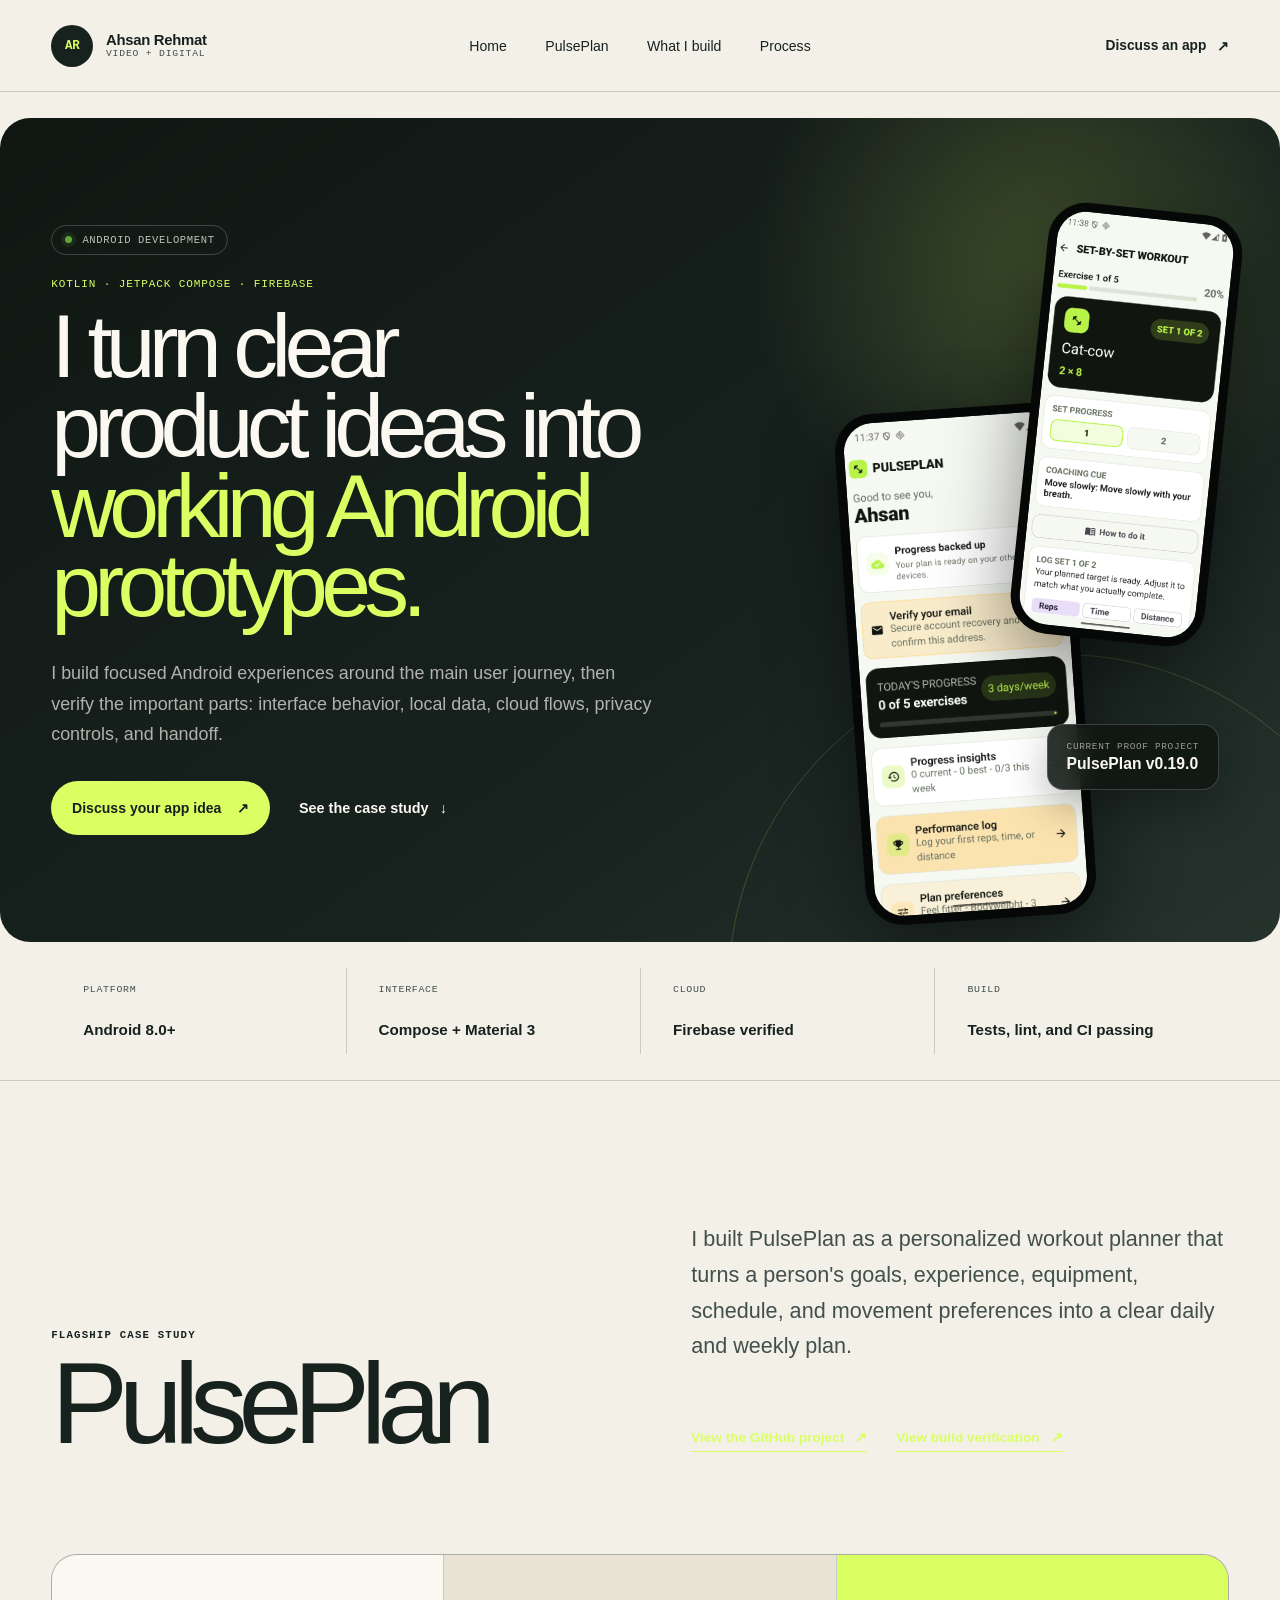
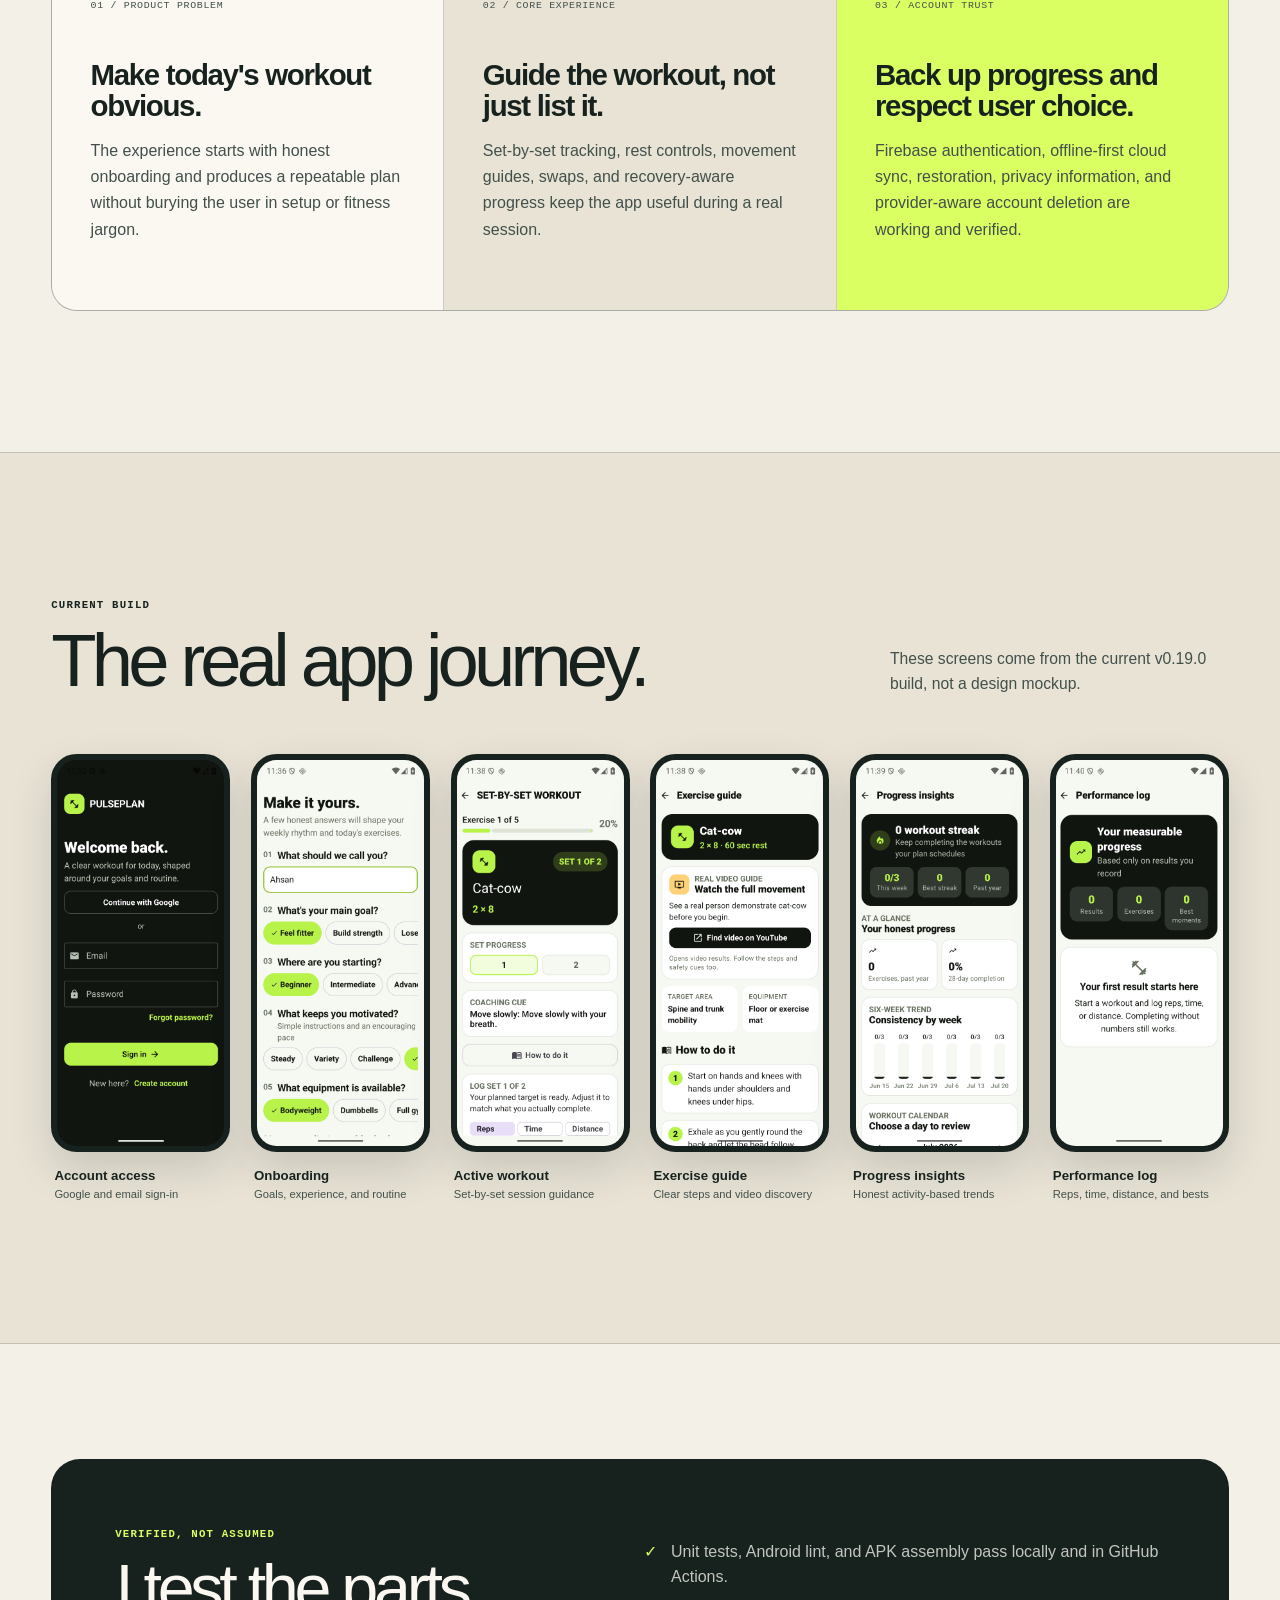
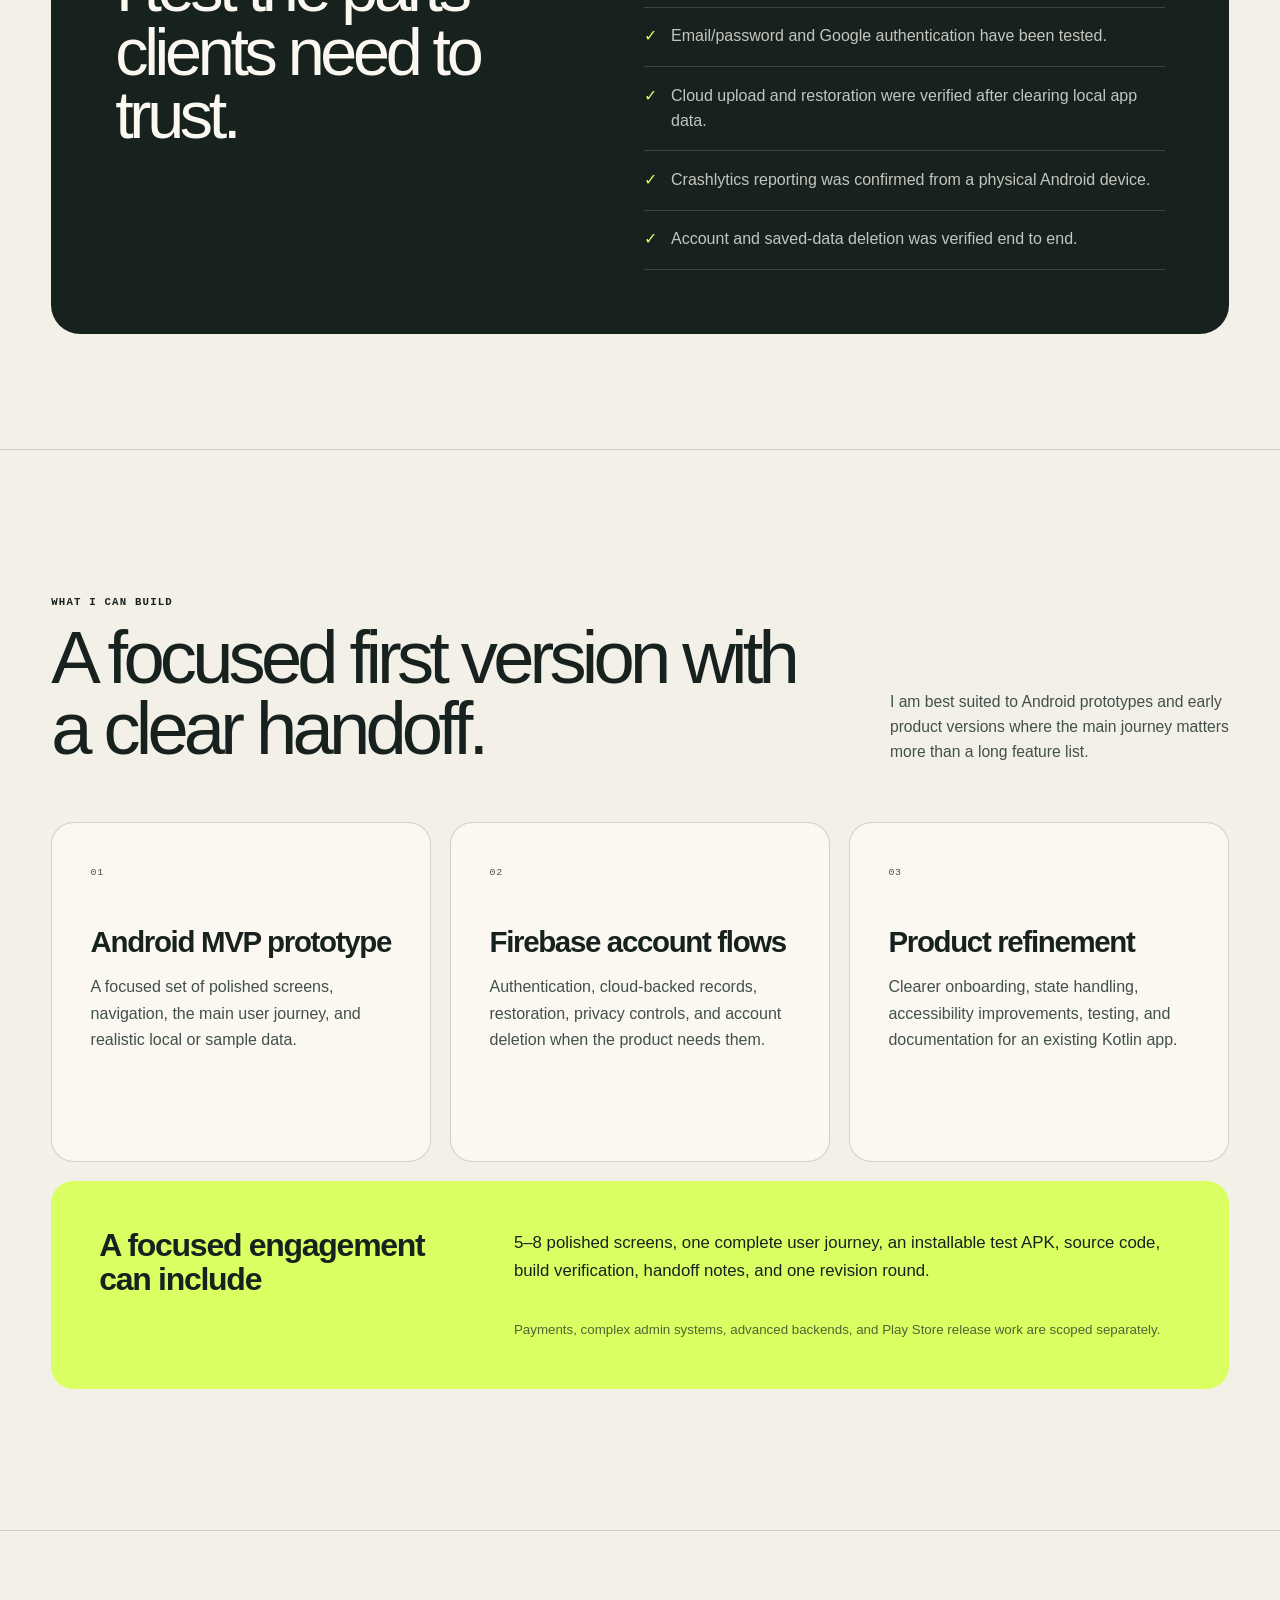
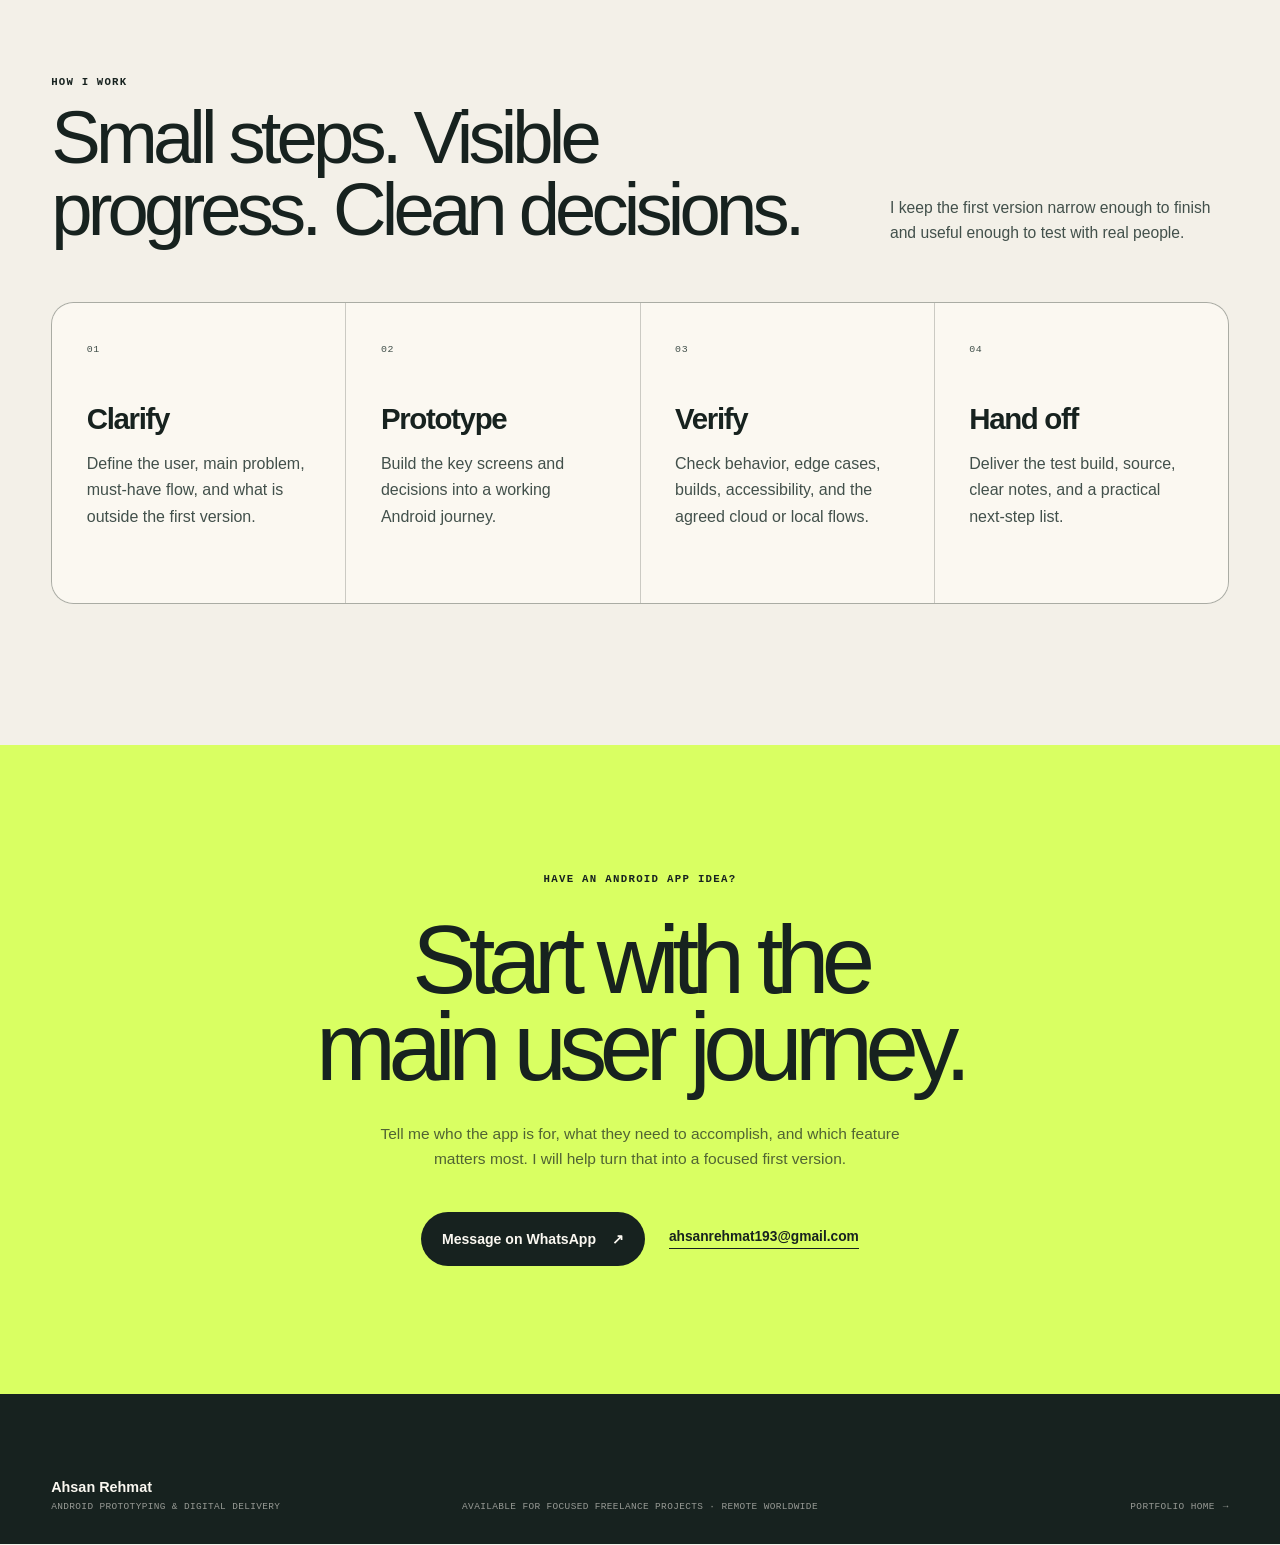
==== app-development.html @ d6457729 "Publish dedicated app development page" ====
<!doctype html>
<html lang="en">
  <head>
    <meta charset="utf-8" />
    <meta name="viewport" content="width=device-width, initial-scale=1" />
    <title>Android App Development &mdash; Ahsan Rehmat</title>
    <meta
      name="description"
      content="Ahsan Rehmat builds focused Android prototypes with Kotlin, Jetpack Compose, Firebase, clear product decisions, and verified handoff."
    />
    <meta name="theme-color" content="#101713" />
    <link
      rel="canonical"
      href="https://ahsanrehmat1.github.io/app-development.html"
    />
    <meta property="og:type" content="website" />
    <meta
      property="og:title"
      content="Android App Development &mdash; Ahsan Rehmat"
    />
    <meta
      property="og:description"
      content="Focused Android prototypes backed by a real Kotlin, Compose, Firebase, and CI case study."
    />
    <meta
      property="og:image"
      content="https://ahsanrehmat1.github.io/app-development-og.png"
    />
    <meta name="twitter:card" content="summary_large_image" />
    <link rel="stylesheet" href="./styles.css?v=20260727-1" />
  </head>
  <body class="inner-page app-development-page">
    <main>
      <header class="site-header">
        <a
          class="brand"
          href="./index.html"
          aria-label="Ahsan Rehmat, portfolio home"
        >
          <span class="brand-mark">AR</span>
          <span class="brand-copy">
            <strong>Ahsan Rehmat</strong>
            <small>Video + Digital</small>
          </span>
        </a>

        <nav aria-label="Primary navigation">
          <a href="./index.html">Home</a>
          <a href="#pulseplan">PulsePlan</a>
          <a href="#offer">What I build</a>
          <a href="#process">Process</a>
        </nav>

        <a class="header-cta" href="#contact">
          Discuss an app <span aria-hidden="true">&nearr;</span>
        </a>
      </header>

      <section class="app-dev-hero section-shell" id="top">
        <div class="app-dev-copy">
          <div class="availability availability-dark">
            <span class="availability-dot" aria-hidden="true"></span>
            Android development
          </div>
          <p class="app-dev-kicker">Kotlin &middot; Jetpack Compose &middot; Firebase</p>
          <h1>
            I turn clear product ideas into
            <span>working Android prototypes.</span>
          </h1>
          <p class="app-dev-intro">
            I build focused Android experiences around the main user journey,
            then verify the important parts: interface behavior, local data,
            cloud flows, privacy controls, and handoff.
          </p>
          <div class="app-dev-actions">
            <a
              class="button button-accent"
              href="https://wa.me/923254172193?text=Hi%20Ahsan%2C%20I%27d%20like%20to%20discuss%20an%20Android%20app%20idea."
              target="_blank"
              rel="noreferrer"
            >
              Discuss your app idea <span aria-hidden="true">&nearr;</span>
            </a>
            <a class="app-dev-text-link" href="#pulseplan">
              See the case study <span aria-hidden="true">&darr;</span>
            </a>
          </div>
        </div>

        <div class="app-showcase" aria-label="PulsePlan Android app screens">
          <figure class="app-shot app-shot-main">
            <img
              src="./pulseplan-dashboard.png"
              alt="PulsePlan dashboard showing cloud backup, workout progress, and performance tracking"
            />
          </figure>
          <figure class="app-shot app-shot-secondary">
            <img
              src="./pulseplan-active-workout.png"
              alt="PulsePlan set-by-set active workout screen"
            />
          </figure>
          <div class="app-build-tag">
            <span>Current proof project</span>
            <strong>PulsePlan v0.19.0</strong>
          </div>
        </div>
      </section>

      <section class="app-proof-bar section-shell" aria-label="Verified app proof">
        <div><span>Platform</span><strong>Android 8.0+</strong></div>
        <div><span>Interface</span><strong>Compose + Material 3</strong></div>
        <div><span>Cloud</span><strong>Firebase verified</strong></div>
        <div><span>Build</span><strong>Tests, lint, and CI passing</strong></div>
      </section>

      <section class="app-case section-shell" id="pulseplan">
        <div class="app-case-heading">
          <div>
            <span class="eyebrow">Flagship case study</span>
            <h2>PulsePlan</h2>
          </div>
          <div class="app-case-summary">
            <p>
              I built PulsePlan as a personalized workout planner that turns a
              person's goals, experience, equipment, schedule, and movement
              preferences into a clear daily and weekly plan.
            </p>
            <div class="app-case-links">
              <a
                class="project-link"
                href="https://github.com/ahsanrehmat1/PulsePlan"
                target="_blank"
                rel="noreferrer"
              >
                View the GitHub project <span aria-hidden="true">&nearr;</span>
              </a>
              <a
                class="project-link"
                href="https://github.com/ahsanrehmat1/PulsePlan/actions/workflows/android-ci.yml"
                target="_blank"
                rel="noreferrer"
              >
                View build verification <span aria-hidden="true">&nearr;</span>
              </a>
            </div>
          </div>
        </div>

        <div class="app-case-cards">
          <article>
            <span>01 / Product problem</span>
            <h3>Make today's workout obvious.</h3>
            <p>
              The experience starts with honest onboarding and produces a
              repeatable plan without burying the user in setup or fitness
              jargon.
            </p>
          </article>
          <article>
            <span>02 / Core experience</span>
            <h3>Guide the workout, not just list it.</h3>
            <p>
              Set-by-set tracking, rest controls, movement guides, swaps, and
              recovery-aware progress keep the app useful during a real
              session.
            </p>
          </article>
          <article>
            <span>03 / Account trust</span>
            <h3>Back up progress and respect user choice.</h3>
            <p>
              Firebase authentication, offline-first cloud sync, restoration,
              privacy information, and provider-aware account deletion are
              working and verified.
            </p>
          </article>
        </div>
      </section>

      <section class="app-gallery section-shell" aria-labelledby="gallery-title">
        <div class="section-heading">
          <div>
            <span class="eyebrow">Current build</span>
            <h2 id="gallery-title">The real app journey.</h2>
          </div>
          <p>
            These screens come from the current v0.19.0 build, not a design
            mockup.
          </p>
        </div>

        <div class="app-gallery-grid">
          <figure>
            <div class="app-gallery-phone">
              <img src="./pulseplan-auth.png" alt="PulsePlan sign-in screen with Google and email options" />
            </div>
            <figcaption><strong>Account access</strong><span>Google and email sign-in</span></figcaption>
          </figure>
          <figure>
            <div class="app-gallery-phone">
              <img src="./pulseplan-onboarding.png" alt="PulsePlan personalized onboarding questions" />
            </div>
            <figcaption><strong>Onboarding</strong><span>Goals, experience, and routine</span></figcaption>
          </figure>
          <figure>
            <div class="app-gallery-phone">
              <img src="./pulseplan-active-workout.png" alt="PulsePlan set-by-set active workout" />
            </div>
            <figcaption><strong>Active workout</strong><span>Set-by-set session guidance</span></figcaption>
          </figure>
          <figure>
            <div class="app-gallery-phone">
              <img src="./pulseplan-exercise-guide.png" alt="PulsePlan exercise guide with movement instructions" />
            </div>
            <figcaption><strong>Exercise guide</strong><span>Clear steps and video discovery</span></figcaption>
          </figure>
          <figure>
            <div class="app-gallery-phone">
              <img src="./pulseplan-progress.png" alt="PulsePlan progress insights and six-week trend" />
            </div>
            <figcaption><strong>Progress insights</strong><span>Honest activity-based trends</span></figcaption>
          </figure>
          <figure>
            <div class="app-gallery-phone">
              <img src="./pulseplan-performance.png" alt="PulsePlan performance log" />
            </div>
            <figcaption><strong>Performance log</strong><span>Reps, time, distance, and bests</span></figcaption>
          </figure>
        </div>
      </section>

      <section class="app-verification section-shell">
        <div class="app-verification-panel">
          <div>
            <span class="eyebrow eyebrow-light">Verified, not assumed</span>
            <h2>I test the parts clients need to trust.</h2>
          </div>
          <ul>
            <li>Unit tests, Android lint, and APK assembly pass locally and in GitHub Actions.</li>
            <li>Email/password and Google authentication have been tested.</li>
            <li>Cloud upload and restoration were verified after clearing local app data.</li>
            <li>Crashlytics reporting was confirmed from a physical Android device.</li>
            <li>Account and saved-data deletion was verified end to end.</li>
          </ul>
        </div>
      </section>

      <section class="app-offer section-shell" id="offer">
        <div class="section-heading">
          <div>
            <span class="eyebrow">What I can build</span>
            <h2>A focused first version with a clear handoff.</h2>
          </div>
          <p>
            I am best suited to Android prototypes and early product versions
            where the main journey matters more than a long feature list.
          </p>
        </div>

        <div class="app-offer-grid">
          <article>
            <span>01</span>
            <h3>Android MVP prototype</h3>
            <p>
              A focused set of polished screens, navigation, the main user
              journey, and realistic local or sample data.
            </p>
          </article>
          <article>
            <span>02</span>
            <h3>Firebase account flows</h3>
            <p>
              Authentication, cloud-backed records, restoration, privacy
              controls, and account deletion when the product needs them.
            </p>
          </article>
          <article>
            <span>03</span>
            <h3>Product refinement</h3>
            <p>
              Clearer onboarding, state handling, accessibility improvements,
              testing, and documentation for an existing Kotlin app.
            </p>
          </article>
        </div>

        <div class="app-scope-note">
          <strong>A focused engagement can include</strong>
          <p>
            5&ndash;8 polished screens, one complete user journey, an installable
            test APK, source code, build verification, handoff notes, and one
            revision round.
          </p>
          <small>
            Payments, complex admin systems, advanced backends, and Play Store
            release work are scoped separately.
          </small>
        </div>
      </section>

      <section class="app-process section-shell" id="process">
        <div class="section-heading">
          <div>
            <span class="eyebrow">How I work</span>
            <h2>Small steps. Visible progress. Clean decisions.</h2>
          </div>
          <p>
            I keep the first version narrow enough to finish and useful enough
            to test with real people.
          </p>
        </div>

        <div class="app-process-grid">
          <article><span>01</span><h3>Clarify</h3><p>Define the user, main problem, must-have flow, and what is outside the first version.</p></article>
          <article><span>02</span><h3>Prototype</h3><p>Build the key screens and decisions into a working Android journey.</p></article>
          <article><span>03</span><h3>Verify</h3><p>Check behavior, edge cases, builds, accessibility, and the agreed cloud or local flows.</p></article>
          <article><span>04</span><h3>Hand off</h3><p>Deliver the test build, source, clear notes, and a practical next-step list.</p></article>
        </div>
      </section>

      <section class="contact section-shell" id="contact">
        <div class="contact-kicker">Have an Android app idea?</div>
        <h2>
          Start with the
          <br />
          main user journey.
        </h2>
        <p>
          Tell me who the app is for, what they need to accomplish, and which
          feature matters most. I will help turn that into a focused first
          version.
        </p>
        <div class="contact-actions">
          <a
            class="button button-dark"
            href="https://wa.me/923254172193?text=Hi%20Ahsan%2C%20I%27d%20like%20to%20discuss%20an%20Android%20app%20idea."
            target="_blank"
            rel="noreferrer"
          >
            Message on WhatsApp <span aria-hidden="true">&nearr;</span>
          </a>
          <a class="email-link" href="mailto:ahsanrehmat193@gmail.com">
            ahsanrehmat193@gmail.com
          </a>
        </div>
      </section>

      <footer class="site-footer section-shell">
        <div>
          <strong>Ahsan Rehmat</strong>
          <span>Android Prototyping &amp; Digital Delivery</span>
        </div>
        <p>Available for focused freelance projects &middot; Remote worldwide</p>
        <a href="./index.html">
          Portfolio home <span aria-hidden="true">&rarr;</span>
        </a>
      </footer>
    </main>
  </body>
</html>
---- styles.css ----
:root {
  --ink: #17221f;
  --ink-soft: #42504b;
  --paper: #f3f0e8;
  --paper-deep: #e9e3d6;
  --cream: #fbf8f1;
  --accent: #d9ff62;
  --accent-strong: #c7f340;
  --line: rgba(23, 34, 31, 0.18);
  --white-line: rgba(255, 255, 255, 0.16);
  --radius: 1.4rem;
  --font-geist-sans: "Segoe UI", Arial, sans-serif;
  --font-geist-mono: "Cascadia Code", "SFMono-Regular", Consolas, monospace;
}

* {
  box-sizing: border-box;
}

html {
  scroll-behavior: smooth;
}

body {
  margin: 0;
  background: var(--paper);
  color: var(--ink);
  font-family: var(--font-geist-sans), Arial, sans-serif;
  -webkit-font-smoothing: antialiased;
}

body::selection {
  background: var(--accent);
  color: var(--ink);
}

a {
  color: inherit;
  text-decoration: none;
}

a:focus-visible {
  outline: 3px solid #6c8f00;
  outline-offset: 4px;
}

img {
  display: block;
  max-width: 100%;
}

.section-shell {
  width: min(100%, 1440px);
  margin: 0 auto;
  padding-inline: clamp(1.25rem, 4vw, 4.5rem);
}

.site-header {
  position: relative;
  z-index: 10;
  display: grid;
  grid-template-columns: 1fr auto 1fr;
  align-items: center;
  width: min(100%, 1440px);
  min-height: 92px;
  margin: 0 auto;
  padding: 1rem clamp(1.25rem, 4vw, 4.5rem);
  border-bottom: 1px solid var(--line);
}

.brand {
  display: flex;
  align-items: center;
  gap: 0.8rem;
  width: fit-content;
}

.brand-mark {
  display: grid;
  place-items: center;
  width: 42px;
  height: 42px;
  border-radius: 50%;
  background: var(--ink);
  color: var(--accent);
  font-family: var(--font-geist-mono), monospace;
  font-size: 0.78rem;
  font-weight: 700;
  letter-spacing: -0.03em;
}

.brand-copy {
  display: flex;
  flex-direction: column;
  gap: 0.05rem;
  line-height: 1.1;
}

.brand-copy strong {
  font-size: 0.93rem;
  letter-spacing: -0.02em;
}

.brand-copy small {
  color: var(--ink-soft);
  font-family: var(--font-geist-mono), monospace;
  font-size: 0.61rem;
  letter-spacing: 0.08em;
  text-transform: uppercase;
}

.site-header nav {
  display: flex;
  gap: clamp(1.4rem, 3vw, 2.7rem);
  font-size: 0.88rem;
}

.site-header nav a,
.header-cta,
.text-link,
.project-link,
.email-link,
.site-footer a {
  transition: opacity 160ms ease;
}

.site-header nav a:hover,
.header-cta:hover,
.text-link:hover,
.project-link:hover,
.email-link:hover,
.site-footer a:hover {
  opacity: 0.6;
}

.header-cta {
  justify-self: end;
  display: flex;
  align-items: center;
  gap: 0.65rem;
  font-size: 0.86rem;
  font-weight: 700;
}

.hero {
  padding-top: clamp(4.8rem, 10vw, 8.4rem);
  padding-bottom: 0;
}

.hero-grid {
  display: grid;
  grid-template-columns: minmax(0, 1.95fr) minmax(280px, 0.7fr);
  gap: clamp(3rem, 7vw, 7rem);
  align-items: end;
}

.availability {
  display: flex;
  align-items: center;
  gap: 0.65rem;
  width: fit-content;
  margin-bottom: 1.7rem;
  padding: 0.52rem 0.8rem;
  border: 1px solid var(--line);
  border-radius: 999px;
  font-family: var(--font-geist-mono), monospace;
  font-size: 0.66rem;
  letter-spacing: 0.06em;
  text-transform: uppercase;
}

.availability-dot {
  width: 7px;
  height: 7px;
  border-radius: 50%;
  background: #63a63f;
  box-shadow: 0 0 0 4px rgba(99, 166, 63, 0.12);
}

.hero h1 {
  max-width: 1050px;
  margin: 0;
  font-size: clamp(3.35rem, 7.8vw, 8rem);
  font-weight: 550;
  letter-spacing: -0.075em;
  line-height: 0.91;
}

.hero h1 span {
  font-family: Georgia, "Times New Roman", serif;
  font-style: italic;
  font-weight: 400;
  letter-spacing: -0.06em;
}

.hero-intro {
  max-width: 700px;
  margin: 2.2rem 0 0;
  color: var(--ink-soft);
  font-size: clamp(1.06rem, 1.6vw, 1.35rem);
  line-height: 1.55;
}

.hero-actions {
  display: flex;
  align-items: center;
  gap: 1.5rem;
  margin-top: 2.25rem;
}

.button {
  display: inline-flex;
  align-items: center;
  justify-content: center;
  gap: 1rem;
  min-height: 54px;
  padding: 0.9rem 1.3rem;
  border-radius: 999px;
  font-size: 0.88rem;
  font-weight: 750;
  transition:
    transform 160ms ease,
    background 160ms ease;
}

.button:hover {
  transform: translateY(-2px);
}

.button-primary {
  background: var(--ink);
  color: var(--cream);
}

.button-primary:hover {
  background: #27352f;
}

.text-link {
  display: inline-flex;
  gap: 0.55rem;
  align-items: center;
  border-bottom: 1px solid var(--ink);
  padding-bottom: 0.25rem;
  font-size: 0.86rem;
  font-weight: 650;
}

.hero-note {
  padding: 1.7rem;
  border: 1px solid var(--line);
  border-radius: var(--radius);
  background:
    linear-gradient(145deg, rgba(255, 255, 255, 0.65), rgba(255, 255, 255, 0)),
    var(--paper-deep);
}

.note-label,
.eyebrow {
  font-family: var(--font-geist-mono), monospace;
  font-size: 0.67rem;
  font-weight: 650;
  letter-spacing: 0.11em;
  text-transform: uppercase;
}

.hero-note p {
  margin: 1.6rem 0 3.5rem;
  font-family: Georgia, "Times New Roman", serif;
  font-size: clamp(1.4rem, 2.1vw, 2rem);
  line-height: 1.2;
}

.note-footer {
  display: flex;
  justify-content: space-between;
  gap: 1rem;
  padding-top: 1rem;
  border-top: 1px solid var(--line);
  color: var(--ink-soft);
  font-family: var(--font-geist-mono), monospace;
  font-size: 0.62rem;
  text-transform: uppercase;
}

.proof-strip {
  display: grid;
  grid-template-columns: repeat(4, 1fr);
  margin-top: clamp(4.8rem, 9vw, 8rem);
  border-top: 1px solid var(--line);
  border-bottom: 1px solid var(--line);
}

.proof-strip > div {
  display: flex;
  flex-direction: column;
  min-height: 145px;
  padding: 1.4rem 1.8rem 1.5rem 0;
}

.proof-strip > div + div {
  padding-left: 1.8rem;
  border-left: 1px solid var(--line);
}

.proof-strip strong {
  font-family: Georgia, "Times New Roman", serif;
  font-size: clamp(2.6rem, 5vw, 4.5rem);
  font-weight: 400;
  letter-spacing: -0.055em;
  line-height: 1;
}

.proof-strip span {
  max-width: 150px;
  margin-top: auto;
  color: var(--ink-soft);
  font-size: 0.72rem;
  line-height: 1.35;
}

.work,
.credibility,
.about {
  padding-top: clamp(6rem, 11vw, 10rem);
  padding-bottom: clamp(6rem, 11vw, 10rem);
}

.credibility {
  border-top: 1px solid var(--line);
}

.review-summary {
  display: grid;
  grid-template-columns: repeat(2, 1fr);
  margin-bottom: 1.2rem;
  border: 1px solid var(--line);
  border-radius: var(--radius);
  background: var(--cream);
}

.review-summary article {
  display: grid;
  grid-template-columns: 1fr auto;
  gap: 0.4rem 2rem;
  align-items: end;
  min-height: 175px;
  padding: 1.8rem;
}

.review-summary article + article {
  border-left: 1px solid var(--line);
}

.platform-name {
  align-self: start;
  color: var(--ink-soft);
  font-family: var(--font-geist-mono), monospace;
  font-size: 0.68rem;
  letter-spacing: 0.08em;
  text-transform: uppercase;
}

.review-summary strong,
.platform-proof-card strong {
  grid-row: 2;
  margin-top: 1rem;
  font-family: Georgia, "Times New Roman", serif;
  font-size: clamp(3.2rem, 6vw, 5.6rem);
  font-weight: 400;
  letter-spacing: -0.06em;
  line-height: 0.85;
}

.review-summary strong span,
.platform-proof-card strong span {
  margin-left: 0.15em;
  color: var(--ink-soft);
  font-family: var(--font-geist-sans), Arial, sans-serif;
  font-size: 0.24em;
  font-weight: 650;
  letter-spacing: 0;
}

.review-summary p {
  grid-column: 2;
  grid-row: 2;
  max-width: 200px;
  margin: 0;
  color: var(--ink-soft);
  font-size: 0.76rem;
  line-height: 1.45;
}

.testimonial-grid,
.review-library-grid {
  display: grid;
  grid-template-columns: repeat(3, 1fr);
  gap: 1.2rem;
}

.testimonial-card {
  display: flex;
  flex-direction: column;
  min-height: 380px;
  margin: 0;
  padding: clamp(1.5rem, 3vw, 2.4rem);
  border: 1px solid var(--line);
  border-radius: var(--radius);
  background: var(--cream);
}

.testimonial-card-featured {
  background: var(--ink);
  color: var(--cream);
}

.review-stars {
  color: #6c8f00;
  font-size: 0.86rem;
  letter-spacing: 0.16em;
}

.testimonial-card-featured .review-stars {
  color: var(--accent);
}

.testimonial-card blockquote {
  margin: 2rem 0 2.5rem;
  font-family: Georgia, "Times New Roman", serif;
  font-size: clamp(1.25rem, 2vw, 1.72rem);
  letter-spacing: -0.025em;
  line-height: 1.36;
}

.testimonial-card figcaption {
  display: flex;
  flex-direction: column;
  gap: 0.3rem;
  margin-top: auto;
  padding-top: 1.1rem;
  border-top: 1px solid var(--line);
}

.testimonial-card-featured figcaption {
  border-top-color: var(--white-line);
}

.testimonial-card figcaption strong {
  font-size: 0.82rem;
}

.testimonial-card figcaption .client-flag {
  margin-right: 0.2rem;
  color: inherit;
  font-family: inherit;
  font-size: 1em;
  text-transform: none;
}

.testimonial-card figcaption span {
  color: var(--ink-soft);
  font-family: var(--font-geist-mono), monospace;
  font-size: 0.6rem;
  line-height: 1.45;
  text-transform: uppercase;
}

.testimonial-card-featured figcaption span {
  color: rgba(251, 248, 241, 0.58);
}

.reviews-footer {
  display: flex;
  justify-content: flex-end;
  gap: 2rem;
  align-items: center;
  margin-top: 1.5rem;
  padding-top: 1.5rem;
  border-top: 1px solid var(--line);
}

.reviews-footer .reviews-link {
  margin-top: 0;
  padding: 0.8rem 1rem;
  border: 1px solid var(--ink);
  border-radius: 999px;
  background: var(--ink);
  color: var(--cream);
}

.reviews-footer .reviews-link:hover {
  background: #30423c;
  color: var(--cream);
  opacity: 1;
}

.proof-hero {
  display: grid;
  grid-template-columns: 1.4fr 0.6fr;
  gap: 3rem;
  align-items: end;
  padding-top: clamp(5rem, 10vw, 9rem);
  padding-bottom: clamp(4rem, 8vw, 7rem);
}

.proof-hero h1 {
  max-width: 920px;
  margin: 1rem 0 0;
  font-size: clamp(4rem, 9vw, 8.8rem);
  font-weight: 520;
  letter-spacing: -0.075em;
  line-height: 0.88;
}

.proof-hero > p {
  max-width: 470px;
  justify-self: end;
  margin: 0;
  color: var(--ink-soft);
  font-size: 1rem;
  line-height: 1.65;
}

.platform-proof {
  display: grid;
  grid-template-columns: repeat(2, 1fr);
  gap: 1.2rem;
  padding-bottom: clamp(6rem, 10vw, 9rem);
}

.platform-proof-card {
  display: grid;
  grid-template-columns: 0.85fr 1.15fr;
  gap: 2rem;
  min-height: 290px;
  padding: clamp(1.6rem, 4vw, 3rem);
  border-radius: var(--radius);
  background: var(--ink);
  color: var(--cream);
}

.platform-proof-card > div {
  display: flex;
  flex-direction: column;
}

.platform-proof-card .platform-name {
  color: rgba(251, 248, 241, 0.58);
}

.platform-proof-card strong span {
  color: rgba(251, 248, 241, 0.58);
}

.platform-proof-card > p {
  align-self: end;
  margin: 0;
  color: rgba(251, 248, 241, 0.7);
  line-height: 1.65;
}

.review-library {
  padding-top: clamp(6rem, 10vw, 9rem);
  padding-bottom: clamp(6rem, 10vw, 9rem);
  border-top: 1px solid var(--line);
}

.review-library-grid .testimonial-card-featured {
  grid-column: span 2;
}

.source-note {
  max-width: 760px;
  margin-top: 1.8rem;
}

.section-heading {
  display: grid;
  grid-template-columns: 1.4fr 0.6fr;
  gap: 3rem;
  align-items: end;
  margin-bottom: 3.6rem;
}

.section-heading h2,
.about h2 {
  max-width: 760px;
  margin: 0.8rem 0 0;
  font-size: clamp(2.8rem, 5.8vw, 5.8rem);
  font-weight: 520;
  letter-spacing: -0.065em;
  line-height: 0.96;
}

.section-heading > p {
  max-width: 470px;
  justify-self: end;
  margin: 0;
  color: var(--ink-soft);
  font-size: 0.98rem;
  line-height: 1.6;
}

.featured-project {
  display: grid;
  grid-template-columns: minmax(360px, 1fr) minmax(0, 1fr);
  min-height: 720px;
  overflow: hidden;
  border-radius: calc(var(--radius) * 1.35);
  background: var(--ink);
  color: var(--cream);
}

.phone-stage {
  position: relative;
  display: grid;
  place-items: end center;
  min-height: 680px;
  overflow: hidden;
  background:
    radial-gradient(circle at 32% 18%, rgba(217, 255, 98, 0.72), transparent 26%),
    linear-gradient(150deg, #cadf62 0%, #afcb48 34%, #78917e 100%);
}

.phone-stage::before,
.phone-stage::after {
  position: absolute;
  content: "";
  border-radius: 50%;
}

.phone-stage::before {
  top: -16%;
  right: -28%;
  width: 70%;
  aspect-ratio: 1;
  border: 1px solid rgba(255, 255, 255, 0.36);
}

.phone-stage::after {
  left: -10%;
  bottom: 12%;
  width: 38%;
  aspect-ratio: 1;
  background: rgba(23, 34, 31, 0.12);
  filter: blur(2px);
}

.phone-glow {
  position: absolute;
  inset: 20% 12% 3%;
  border-radius: 50%;
  background: rgba(217, 255, 98, 0.4);
  filter: blur(55px);
}

.phone-frame {
  position: relative;
  z-index: 2;
  width: min(57%, 335px);
  margin-bottom: -22%;
  padding: 7px;
  border: 2px solid rgba(255, 255, 255, 0.5);
  border-radius: 44px;
  background: #111713;
  box-shadow: 0 45px 80px rgba(23, 34, 31, 0.42);
  transform: rotate(-4deg);
}

.phone-frame img {
  width: 100%;
  border-radius: 36px;
}

.featured-copy {
  display: flex;
  flex-direction: column;
  justify-content: center;
  padding: clamp(2.3rem, 5vw, 5.4rem);
}

.project-meta,
.project-card-top {
  display: flex;
  justify-content: space-between;
  gap: 1rem;
  color: rgba(251, 248, 241, 0.64);
  font-family: var(--font-geist-mono), monospace;
  font-size: 0.65rem;
  letter-spacing: 0.08em;
  text-transform: uppercase;
}

.featured-copy h3 {
  margin: 2.4rem 0 1.2rem;
  font-size: clamp(3.5rem, 6.5vw, 6.8rem);
  font-weight: 520;
  letter-spacing: -0.075em;
  line-height: 0.9;
}

.project-lead {
  max-width: 620px;
  margin: 0;
  color: rgba(251, 248, 241, 0.78);
  font-size: clamp(1.05rem, 1.4vw, 1.22rem);
  line-height: 1.55;
}

.project-points {
  display: grid;
  grid-template-columns: 1fr 1fr;
  gap: 0;
  margin: 2rem 0;
  padding: 0;
  list-style: none;
  border-top: 1px solid var(--white-line);
}

.project-points li {
  position: relative;
  padding: 1rem 1rem 1rem 1.3rem;
  border-bottom: 1px solid var(--white-line);
  color: rgba(251, 248, 241, 0.72);
  font-size: 0.76rem;
  line-height: 1.4;
}

.project-points li::before {
  position: absolute;
  top: 1.36rem;
  left: 0;
  width: 5px;
  height: 5px;
  border-radius: 50%;
  background: var(--accent);
  content: "";
}

.tag-row {
  display: flex;
  flex-wrap: wrap;
  gap: 0.55rem;
}

.tag-row span {
  padding: 0.44rem 0.7rem;
  border: 1px solid var(--white-line);
  border-radius: 999px;
  color: rgba(251, 248, 241, 0.72);
  font-family: var(--font-geist-mono), monospace;
  font-size: 0.59rem;
  letter-spacing: 0.04em;
  text-transform: uppercase;
}

.project-link {
  display: inline-flex;
  align-items: center;
  gap: 0.7rem;
  width: fit-content;
  margin-top: 2.3rem;
  padding-bottom: 0.35rem;
  border-bottom: 1px solid var(--accent);
  color: var(--accent);
  font-size: 0.85rem;
  font-weight: 700;
}

.project-grid {
  display: grid;
  grid-template-columns: 1fr 1fr;
  gap: 1.2rem;
  margin-top: 1.2rem;
}

.project-card {
  display: flex;
  min-height: 600px;
  flex-direction: column;
  justify-content: space-between;
  padding: clamp(1.5rem, 3.5vw, 3rem);
  border-radius: var(--radius);
}

.project-card-top {
  color: var(--ink-soft);
}

.project-index {
  color: var(--ink);
  font-weight: 700;
}

.accounting-card {
  background: #e2ddcf;
}

.operations-card {
  background: #d9ff62;
}

.monogram {
  align-self: center;
  display: grid;
  place-items: center;
  width: 180px;
  height: 180px;
  margin-block: 2rem;
  border: 1px solid var(--line);
  border-radius: 50%;
  background:
    repeating-radial-gradient(
      circle at center,
      transparent 0,
      transparent 17px,
      rgba(23, 34, 31, 0.08) 18px
    );
  font-family: Georgia, "Times New Roman", serif;
  font-size: 5rem;
  font-style: italic;
}

.operations-visual {
  position: relative;
  display: grid;
  grid-template-columns: 1fr 1fr;
  gap: 0.55rem;
  width: min(100%, 450px);
  margin: 2rem auto;
}

.operations-visual span {
  position: relative;
  z-index: 2;
  display: grid;
  place-items: center;
  min-height: 72px;
  border: 1px solid rgba(23, 34, 31, 0.36);
  border-radius: 999px;
  background: rgba(243, 240, 232, 0.55);
  font-family: var(--font-geist-mono), monospace;
  font-size: 0.62rem;
  font-weight: 700;
  letter-spacing: 0.08em;
}

.operations-visual i {
  position: absolute;
  inset: 50% auto auto 50%;
  width: 12px;
  height: 12px;
  border-radius: 50%;
  background: var(--ink);
  box-shadow:
    -90px -40px 0 rgba(23, 34, 31, 0.14),
    90px -40px 0 rgba(23, 34, 31, 0.14),
    -90px 40px 0 rgba(23, 34, 31, 0.14),
    90px 40px 0 rgba(23, 34, 31, 0.14);
  transform: translate(-50%, -50%);
}

.project-card h3 {
  max-width: 530px;
  margin: 0 0 1rem;
  font-size: clamp(2rem, 3.7vw, 3.8rem);
  font-weight: 530;
  letter-spacing: -0.055em;
  line-height: 1;
}

.project-card p {
  max-width: 600px;
  margin: 0 0 1.5rem;
  color: var(--ink-soft);
  font-size: 0.92rem;
  line-height: 1.6;
}

.project-card .tag-row span {
  border-color: var(--line);
  color: var(--ink-soft);
}

.services {
  max-width: none;
  padding-top: clamp(6rem, 11vw, 9rem);
  padding-bottom: clamp(6rem, 11vw, 9rem);
  background: var(--ink);
  color: var(--cream);
}

.section-heading.light > p {
  color: rgba(251, 248, 241, 0.6);
}

.services-list {
  border-top: 1px solid var(--white-line);
}

.service-row {
  display: grid;
  grid-template-columns: 0.25fr 0.75fr 1.2fr 0.8fr;
  gap: 2rem;
  align-items: start;
  padding: 1.8rem 0;
  border-bottom: 1px solid var(--white-line);
}

.service-number,
.service-tools {
  font-family: var(--font-geist-mono), monospace;
  font-size: 0.64rem;
  letter-spacing: 0.05em;
  text-transform: uppercase;
}

.service-number {
  color: var(--accent);
}

.service-row h3 {
  margin: 0;
  font-size: 1.4rem;
  font-weight: 540;
  letter-spacing: -0.035em;
}

.service-row p {
  max-width: 520px;
  margin: 0;
  color: rgba(251, 248, 241, 0.66);
  font-size: 0.86rem;
  line-height: 1.55;
}

.service-tools {
  color: rgba(251, 248, 241, 0.48);
  line-height: 1.5;
}

.about-grid {
  display: grid;
  grid-template-columns: 1.25fr 0.75fr;
  gap: clamp(3rem, 8vw, 9rem);
}

.about h2 {
  font-size: clamp(2.7rem, 5vw, 5.3rem);
}

.about-copy {
  padding-top: 1.7rem;
}

.about-copy p {
  margin: 0;
  color: var(--ink-soft);
  font-size: 0.95rem;
  line-height: 1.7;
}

.about-copy .about-lead {
  margin-bottom: 1.6rem;
  color: var(--ink);
  font-family: Georgia, "Times New Roman", serif;
  font-size: clamp(1.5rem, 2.2vw, 2.15rem);
  line-height: 1.25;
}

.about-details {
  display: grid;
  grid-template-columns: 1fr 1fr;
  gap: 1rem;
  margin-top: 2.5rem;
  padding-top: 1.2rem;
  border-top: 1px solid var(--line);
}

.about-details div {
  display: flex;
  flex-direction: column;
  gap: 0.45rem;
}

.about-details span {
  color: var(--ink-soft);
  font-family: var(--font-geist-mono), monospace;
  font-size: 0.61rem;
  text-transform: uppercase;
}

.about-details strong {
  font-size: 0.77rem;
  font-weight: 600;
}

.process-grid {
  display: grid;
  grid-template-columns: repeat(4, 1fr);
  margin-top: clamp(5rem, 9vw, 8rem);
  border-top: 1px solid var(--line);
}

.process-grid article {
  min-height: 235px;
  padding: 1.4rem 1.4rem 1.4rem 0;
}

.process-grid article + article {
  padding-left: 1.4rem;
  border-left: 1px solid var(--line);
}

.process-grid span {
  font-family: var(--font-geist-mono), monospace;
  font-size: 0.65rem;
}

.process-grid h3 {
  margin: 3.6rem 0 0.75rem;
  font-size: 1.3rem;
  font-weight: 570;
  letter-spacing: -0.035em;
}

.process-grid p {
  max-width: 245px;
  margin: 0;
  color: var(--ink-soft);
  font-size: 0.77rem;
  line-height: 1.55;
}

.contact {
  max-width: none;
  padding-top: clamp(5.5rem, 10vw, 9rem);
  padding-bottom: clamp(5.5rem, 10vw, 9rem);
  background: var(--accent);
  text-align: center;
}

.contact-kicker {
  margin-bottom: 2rem;
  font-family: var(--font-geist-mono), monospace;
  font-size: 0.67rem;
  font-weight: 700;
  letter-spacing: 0.12em;
  text-transform: uppercase;
}

.contact h2 {
  margin: 0;
  font-size: clamp(3.2rem, 7.5vw, 8rem);
  font-weight: 520;
  letter-spacing: -0.078em;
  line-height: 0.9;
}

.contact h2 br + * {
  font-family: Georgia, "Times New Roman", serif;
}

.contact > p {
  max-width: 560px;
  margin: 2rem auto 0;
  color: rgba(23, 34, 31, 0.7);
  font-size: 0.97rem;
  line-height: 1.6;
}

.contact-actions {
  display: flex;
  justify-content: center;
  align-items: center;
  gap: 1.5rem;
  margin-top: 2.5rem;
}

.button-dark {
  background: var(--ink);
  color: var(--cream);
}

.email-link {
  border-bottom: 1px solid var(--ink);
  padding-bottom: 0.25rem;
  font-size: 0.86rem;
  font-weight: 650;
}

.site-footer {
  display: grid;
  grid-template-columns: 1fr auto 1fr;
  align-items: end;
  min-height: 150px;
  padding-top: 2rem;
  padding-bottom: 2rem;
  background: var(--ink);
  color: var(--cream);
}

.site-footer div {
  display: flex;
  flex-direction: column;
  gap: 0.35rem;
}

.site-footer strong {
  font-size: 0.9rem;
}

.site-footer span,
.site-footer p,
.site-footer a {
  color: rgba(251, 248, 241, 0.56);
  font-family: var(--font-geist-mono), monospace;
  font-size: 0.59rem;
  letter-spacing: 0.04em;
  text-transform: uppercase;
}

.site-footer p {
  margin: 0;
}

.site-footer a {
  justify-self: end;
  display: flex;
  gap: 0.5rem;
}

.policy-main {
  min-height: calc(100vh - 242px);
  padding-top: clamp(4rem, 9vw, 7rem);
  padding-bottom: clamp(5rem, 10vw, 8rem);
}

.policy-hero {
  max-width: 850px;
  margin-bottom: clamp(3rem, 7vw, 5rem);
}

.policy-hero h1 {
  margin: 0.9rem 0 1.3rem;
  font-size: clamp(3.2rem, 8vw, 7rem);
  font-weight: 540;
  letter-spacing: -0.07em;
  line-height: 0.92;
}

.policy-hero p {
  max-width: 700px;
  margin: 0;
  color: var(--ink-soft);
  font-size: clamp(1rem, 1.5vw, 1.2rem);
  line-height: 1.65;
}

.policy-grid {
  display: grid;
  grid-template-columns: repeat(2, minmax(0, 1fr));
  gap: 1.2rem;
}

.policy-card {
  padding: clamp(1.5rem, 4vw, 2.5rem);
  border: 1px solid var(--line);
  border-radius: var(--radius);
  background: var(--cream);
}

.policy-card-wide {
  grid-column: 1 / -1;
}

.policy-card h2 {
  margin: 0 0 1rem;
  font-size: clamp(1.45rem, 2.6vw, 2.2rem);
  font-weight: 600;
  letter-spacing: -0.04em;
}

.policy-card p,
.policy-card li {
  color: var(--ink-soft);
  font-size: 0.94rem;
  line-height: 1.7;
}

.policy-card p:last-child {
  margin-bottom: 0;
}

.policy-card ul,
.policy-card ol {
  margin: 0;
  padding-left: 1.2rem;
}

.policy-action {
  display: flex;
  flex-wrap: wrap;
  gap: 0.8rem;
  margin-top: 1.5rem;
}

.policy-action .button {
  min-height: 48px;
}

.policy-note {
  margin-top: 1rem;
  font-family: var(--font-geist-mono), monospace;
  font-size: 0.68rem !important;
  text-transform: uppercase;
}

@media (max-width: 980px) {
  .site-header {
    grid-template-columns: 1fr auto;
  }

  .site-header nav {
    display: none;
  }

  .hero-grid,
  .section-heading,
  .proof-hero,
  .about-grid {
    grid-template-columns: 1fr;
  }

  .hero-note {
    max-width: 580px;
  }

  .section-heading > p {
    justify-self: start;
  }

  .proof-hero > p {
    justify-self: start;
  }

  .testimonial-grid {
    grid-template-columns: 1fr;
  }

  .testimonial-card {
    min-height: 310px;
  }

  .review-library-grid {
    grid-template-columns: repeat(2, 1fr);
  }

  .featured-project {
    grid-template-columns: 0.85fr 1fr;
  }

  .service-row {
    grid-template-columns: 0.2fr 0.65fr 1.15fr;
  }

  .service-tools {
    grid-column: 2 / -1;
  }

  .site-footer {
    grid-template-columns: 1fr auto;
    gap: 2rem;
  }

  .site-footer p {
    display: none;
  }
}

@media (max-width: 740px) {
  .site-header {
    min-height: 76px;
  }

  .brand-copy {
    display: none;
  }

  .header-cta {
    padding: 0.7rem 0.9rem;
    border: 1px solid var(--line);
    border-radius: 999px;
  }

  .hero {
    padding-top: 4.8rem;
  }

  .hero h1 {
    font-size: clamp(3.15rem, 15vw, 5rem);
  }

  .hero-actions,
  .contact-actions {
    align-items: flex-start;
    flex-direction: column;
  }

  .hero-note {
    margin-top: 1rem;
  }

  .proof-strip {
    grid-template-columns: 1fr 1fr;
  }

  .review-summary,
  .platform-proof,
  .review-library-grid {
    grid-template-columns: 1fr;
  }

  .review-summary article + article {
    border-top: 1px solid var(--line);
    border-left: 0;
  }

  .review-library-grid .testimonial-card-featured {
    grid-column: auto;
  }

  .platform-proof-card {
    grid-template-columns: 1fr;
    min-height: 260px;
  }

  .proof-hero h1 {
    font-size: clamp(3.7rem, 16vw, 6rem);
  }

  .reviews-footer {
    align-items: flex-start;
    flex-direction: column;
  }

  .proof-strip > div:nth-child(3) {
    border-left: 0;
  }

  .proof-strip > div:nth-child(-n + 2) {
    border-bottom: 1px solid var(--line);
  }

  .proof-strip > div {
    min-height: 125px;
    padding: 1rem;
  }

  .proof-strip > div + div {
    padding-left: 1rem;
  }

  .section-heading {
    gap: 1.5rem;
    margin-bottom: 2.5rem;
  }

  .featured-project {
    grid-template-columns: 1fr;
  }

  .phone-stage {
    min-height: 510px;
  }

  .phone-frame {
    width: min(58%, 275px);
  }

  .featured-copy {
    padding: 2.2rem 1.5rem 2.6rem;
  }

  .featured-copy h3 {
    margin-top: 1.8rem;
  }

  .project-points {
    grid-template-columns: 1fr;
  }

  .project-grid {
    grid-template-columns: 1fr;
  }

  .project-card {
    min-height: 510px;
  }

  .service-row {
    grid-template-columns: 42px 1fr;
    gap: 1rem;
  }

  .service-row p,
  .service-tools {
    grid-column: 2;
  }

  .process-grid {
    grid-template-columns: 1fr 1fr;
  }

  .process-grid article {
    min-height: 210px;
    padding: 1.2rem;
  }

  .process-grid article:nth-child(3) {
    border-left: 0;
    border-top: 1px solid var(--line);
  }

  .process-grid article:nth-child(4) {
    border-top: 1px solid var(--line);
  }

  .contact {
    text-align: left;
  }

  .contact > p {
    margin-inline: 0;
  }

  .contact-actions {
    justify-content: flex-start;
  }

  .site-footer {
    min-height: 135px;
  }

  .policy-grid {
    grid-template-columns: 1fr;
  }

  .policy-card-wide {
    grid-column: auto;
  }
}

@media (prefers-reduced-motion: reduce) {
  html {
    scroll-behavior: auto;
  }

  *,
  *::before,
  *::after {
    animation-duration: 0.01ms !important;
    animation-iteration-count: 1 !important;
    transition-duration: 0.01ms !important;
  }
}

.project-actions {
  display: flex;
  flex-wrap: wrap;
  gap: 1.1rem 2rem;
  align-items: center;
}

.app-development-page {
  overflow-x: hidden;
}

.app-dev-hero {
  position: relative;
  display: grid;
  grid-template-columns: minmax(0, 1.08fr) minmax(380px, 0.92fr);
  gap: clamp(2rem, 5vw, 5rem);
  align-items: center;
  min-height: 760px;
  margin-top: clamp(1rem, 2vw, 2rem);
  padding-top: clamp(4rem, 8vw, 7rem);
  padding-bottom: clamp(4rem, 8vw, 7rem);
  overflow: hidden;
  border-radius: calc(var(--radius) * 1.35);
  background:
    radial-gradient(circle at 82% 18%, rgba(217, 255, 98, 0.2), transparent 24%),
    linear-gradient(145deg, #101713 0%, #17221f 62%, #26332d 100%);
  color: var(--cream);
}

.app-dev-hero::before {
  position: absolute;
  inset: auto -9% -46% auto;
  width: 52%;
  aspect-ratio: 1;
  border: 1px solid rgba(217, 255, 98, 0.18);
  border-radius: 50%;
  content: "";
}

.app-dev-copy {
  position: relative;
  z-index: 2;
}

.availability-dark {
  margin-bottom: 1.4rem;
  border-color: rgba(255, 255, 255, 0.2);
  color: rgba(251, 248, 241, 0.74);
}

.app-dev-kicker {
  margin: 0 0 1.1rem;
  color: var(--accent);
  font-family: var(--font-geist-mono), monospace;
  font-size: 0.69rem;
  letter-spacing: 0.08em;
  text-transform: uppercase;
}

.app-dev-hero h1 {
  max-width: 820px;
  margin: 0;
  font-size: clamp(4rem, 7vw, 7.3rem);
  font-weight: 520;
  letter-spacing: -0.075em;
  line-height: 0.89;
}

.app-dev-hero h1 span {
  display: block;
  color: var(--accent);
}

.app-dev-intro {
  max-width: 640px;
  margin: 2rem 0 0;
  color: rgba(251, 248, 241, 0.68);
  font-size: clamp(1rem, 1.4vw, 1.16rem);
  line-height: 1.7;
}

.app-dev-actions {
  display: flex;
  flex-wrap: wrap;
  gap: 1.2rem 1.8rem;
  align-items: center;
  margin-top: 2rem;
}

.button-accent {
  background: var(--accent);
  color: var(--ink);
}

.button-accent:hover {
  background: var(--accent-strong);
  opacity: 1;
}

.app-dev-text-link {
  display: inline-flex;
  gap: 0.7rem;
  align-items: center;
  color: var(--cream);
  font-size: 0.9rem;
  font-weight: 700;
}

.app-showcase {
  position: relative;
  min-height: 620px;
}

.app-shot {
  position: absolute;
  z-index: 2;
  margin: 0;
  overflow: hidden;
  border: 9px solid #050807;
  border-radius: 2.4rem;
  background: #050807;
  box-shadow: 0 28px 80px rgba(0, 0, 0, 0.45);
}

.app-shot img {
  width: 100%;
  height: 100%;
  object-fit: cover;
}

.app-shot-main {
  right: 29%;
  bottom: -13%;
  width: min(45%, 285px);
  aspect-ratio: 9 / 20;
  transform: rotate(-4deg);
}

.app-shot-secondary {
  top: -2%;
  right: 1%;
  width: min(38%, 240px);
  aspect-ratio: 9 / 20;
  transform: rotate(6deg);
}

.app-build-tag {
  position: absolute;
  right: 2%;
  bottom: 8%;
  z-index: 4;
  display: flex;
  flex-direction: column;
  gap: 0.2rem;
  max-width: 235px;
  padding: 1rem 1.15rem;
  border: 1px solid rgba(255, 255, 255, 0.18);
  border-radius: 1rem;
  background: rgba(16, 23, 19, 0.88);
  box-shadow: 0 16px 42px rgba(0, 0, 0, 0.28);
  backdrop-filter: blur(12px);
}

.app-build-tag span {
  color: rgba(251, 248, 241, 0.58);
  font-family: var(--font-geist-mono), monospace;
  font-size: 0.59rem;
  letter-spacing: 0.07em;
  text-transform: uppercase;
}

.app-build-tag strong {
  font-size: 0.98rem;
}

.app-proof-bar {
  display: grid;
  grid-template-columns: repeat(4, 1fr);
  padding-top: 1.6rem;
  padding-bottom: 1.6rem;
  border-bottom: 1px solid var(--line);
}

.app-proof-bar div {
  display: flex;
  flex-direction: column;
  gap: 0.4rem;
  min-height: 86px;
  padding: 1rem clamp(1rem, 2.5vw, 2.4rem);
  border-left: 1px solid var(--line);
}

.app-proof-bar div:first-child {
  border-left: 0;
}

.app-proof-bar span,
.app-case-cards > article > span,
.app-offer-grid > article > span,
.app-process-grid > article > span {
  color: var(--ink-soft);
  font-family: var(--font-geist-mono), monospace;
  font-size: 0.62rem;
  letter-spacing: 0.07em;
  text-transform: uppercase;
}

.app-proof-bar strong {
  margin-top: auto;
  font-size: 0.95rem;
}

.app-case,
.app-gallery,
.app-offer,
.app-process {
  padding-top: clamp(6rem, 11vw, 10rem);
  padding-bottom: clamp(6rem, 11vw, 10rem);
}

.app-case-heading {
  display: grid;
  grid-template-columns: 1fr 1fr;
  gap: clamp(2.5rem, 8vw, 8rem);
  align-items: end;
}

.app-case-heading h2 {
  margin: 0.8rem 0 0;
  font-size: clamp(4rem, 9vw, 9rem);
  font-weight: 520;
  letter-spacing: -0.08em;
  line-height: 0.84;
}

.app-case-summary {
  max-width: 620px;
}

.app-case-summary > p {
  margin: 0;
  color: var(--ink-soft);
  font-size: clamp(1.05rem, 1.7vw, 1.35rem);
  line-height: 1.65;
}

.app-case-links {
  display: flex;
  flex-wrap: wrap;
  gap: 1rem 1.8rem;
  margin-top: 1.8rem;
}

.app-case-cards {
  display: grid;
  grid-template-columns: repeat(3, 1fr);
  gap: 1px;
  margin-top: clamp(4rem, 8vw, 7rem);
  overflow: hidden;
  border: 1px solid var(--line);
  border-radius: calc(var(--radius) * 1.15);
  background: var(--line);
}

.app-case-cards article {
  min-height: 355px;
  padding: clamp(1.6rem, 3vw, 2.8rem);
  background: var(--cream);
}

.app-case-cards article:nth-child(2) {
  background: var(--paper-deep);
}

.app-case-cards article:nth-child(3) {
  background: var(--accent);
}

.app-case-cards h3,
.app-offer-grid h3,
.app-process-grid h3 {
  margin: 3rem 0 1rem;
  font-size: clamp(1.5rem, 2.3vw, 2.35rem);
  letter-spacing: -0.045em;
  line-height: 1.05;
}

.app-case-cards p,
.app-offer-grid p,
.app-process-grid p {
  margin: 0;
  color: var(--ink-soft);
  line-height: 1.65;
}

.app-gallery {
  border-top: 1px solid var(--line);
  border-bottom: 1px solid var(--line);
  background: var(--paper-deep);
}

.app-gallery-grid {
  display: grid;
  grid-template-columns: repeat(6, minmax(0, 1fr));
  gap: clamp(0.8rem, 1.6vw, 1.4rem);
}

.app-gallery-grid figure {
  min-width: 0;
  margin: 0;
}

.app-gallery-phone {
  overflow: hidden;
  aspect-ratio: 9 / 20;
  border: 6px solid var(--ink);
  border-radius: clamp(1rem, 2vw, 1.7rem);
  background: var(--ink);
  box-shadow: 0 18px 42px rgba(23, 34, 31, 0.15);
}

.app-gallery-phone img {
  width: 100%;
  height: 100%;
  object-fit: cover;
}

.app-gallery-grid figcaption {
  display: flex;
  flex-direction: column;
  gap: 0.24rem;
  padding: 1rem 0.2rem 0;
}

.app-gallery-grid figcaption strong {
  font-size: 0.83rem;
}

.app-gallery-grid figcaption span {
  color: var(--ink-soft);
  font-size: 0.7rem;
  line-height: 1.4;
}

.app-verification {
  padding-top: clamp(5rem, 9vw, 8rem);
  padding-bottom: clamp(5rem, 9vw, 8rem);
}

.app-verification-panel {
  display: grid;
  grid-template-columns: 0.9fr 1.1fr;
  gap: clamp(3rem, 8vw, 8rem);
  padding: clamp(2rem, 5vw, 5rem);
  border-radius: calc(var(--radius) * 1.3);
  background: var(--ink);
  color: var(--cream);
}

.eyebrow-light {
  color: var(--accent);
}

.app-verification h2 {
  max-width: 590px;
  margin: 1rem 0 0;
  font-size: clamp(2.8rem, 5.2vw, 5.5rem);
  font-weight: 520;
  letter-spacing: -0.065em;
  line-height: 0.95;
}

.app-verification ul {
  display: grid;
  align-content: center;
  gap: 0;
  margin: 0;
  padding: 0;
  list-style: none;
}

.app-verification li {
  padding: 1.05rem 0 1.05rem 1.7rem;
  border-bottom: 1px solid var(--white-line);
  color: rgba(251, 248, 241, 0.76);
  line-height: 1.55;
}

.app-verification li::before {
  float: left;
  margin-left: -1.7rem;
  color: var(--accent);
  content: "✓";
}

.app-offer {
  border-top: 1px solid var(--line);
}

.app-offer-grid {
  display: grid;
  grid-template-columns: repeat(3, 1fr);
  gap: 1.2rem;
}

.app-offer-grid article {
  min-height: 340px;
  padding: clamp(1.5rem, 3vw, 2.5rem);
  border: 1px solid var(--line);
  border-radius: var(--radius);
  background: var(--cream);
}

.app-scope-note {
  display: grid;
  grid-template-columns: 0.55fr 1fr;
  gap: 1.5rem 3rem;
  margin-top: 1.2rem;
  padding: clamp(1.6rem, 4vw, 3rem);
  border-radius: var(--radius);
  background: var(--accent);
}

.app-scope-note strong {
  font-size: clamp(1.5rem, 2.5vw, 2.4rem);
  letter-spacing: -0.04em;
  line-height: 1.05;
}

.app-scope-note p {
  margin: 0;
  font-size: 1.05rem;
  line-height: 1.65;
}

.app-scope-note small {
  grid-column: 2;
  color: rgba(23, 34, 31, 0.7);
  line-height: 1.55;
}

.app-process {
  border-top: 1px solid var(--line);
}

.app-process-grid {
  display: grid;
  grid-template-columns: repeat(4, 1fr);
  gap: 1px;
  overflow: hidden;
  border: 1px solid var(--line);
  border-radius: var(--radius);
  background: var(--line);
}

.app-process-grid article {
  min-height: 300px;
  padding: clamp(1.3rem, 2.7vw, 2.4rem);
  background: var(--cream);
}

@media (max-width: 1100px) {
  .app-dev-hero {
    grid-template-columns: 1fr 0.8fr;
  }

  .app-gallery-grid {
    grid-template-columns: repeat(3, 1fr);
    gap: 2rem 1.2rem;
  }
}

@media (max-width: 860px) {
  .app-dev-hero,
  .app-case-heading,
  .app-verification-panel {
    grid-template-columns: 1fr;
  }

  .app-dev-hero {
    padding-bottom: 0;
  }

  .app-showcase {
    min-height: 590px;
  }

  .app-shot-main {
    right: 46%;
  }

  .app-shot-secondary {
    right: 17%;
  }

  .app-build-tag {
    right: 7%;
  }

  .app-case-cards,
  .app-offer-grid {
    grid-template-columns: 1fr;
  }

  .app-case-cards article,
  .app-offer-grid article {
    min-height: 0;
  }

  .app-process-grid {
    grid-template-columns: repeat(2, 1fr);
  }
}

@media (max-width: 620px) {
  .app-dev-hero {
    margin-top: 0.6rem;
    border-radius: var(--radius);
  }

  .app-dev-hero h1 {
    font-size: clamp(3.45rem, 16vw, 5rem);
  }

  .app-dev-actions {
    align-items: flex-start;
    flex-direction: column;
  }

  .app-showcase {
    min-height: 510px;
  }

  .app-shot {
    border-width: 6px;
    border-radius: 1.7rem;
  }

  .app-shot-main {
    right: auto;
    left: 2%;
    width: 47%;
  }

  .app-shot-secondary {
    right: 2%;
    width: 40%;
  }

  .app-build-tag {
    right: 0;
    bottom: 4%;
    max-width: 205px;
  }

  .app-proof-bar {
    grid-template-columns: repeat(2, 1fr);
  }

  .app-proof-bar div:nth-child(3) {
    border-left: 0;
  }

  .app-proof-bar div:nth-child(-n + 2) {
    border-bottom: 1px solid var(--line);
  }

  .app-case-heading h2 {
    font-size: clamp(4.5rem, 22vw, 7rem);
  }

  .app-gallery-grid {
    grid-template-columns: repeat(2, 1fr);
  }

  .app-verification-panel {
    padding: 2rem 1.4rem;
  }

  .app-scope-note {
    grid-template-columns: 1fr;
  }

  .app-scope-note small {
    grid-column: auto;
  }

  .app-process-grid {
    grid-template-columns: 1fr;
  }

  .app-process-grid article {
    min-height: 0;
  }
}
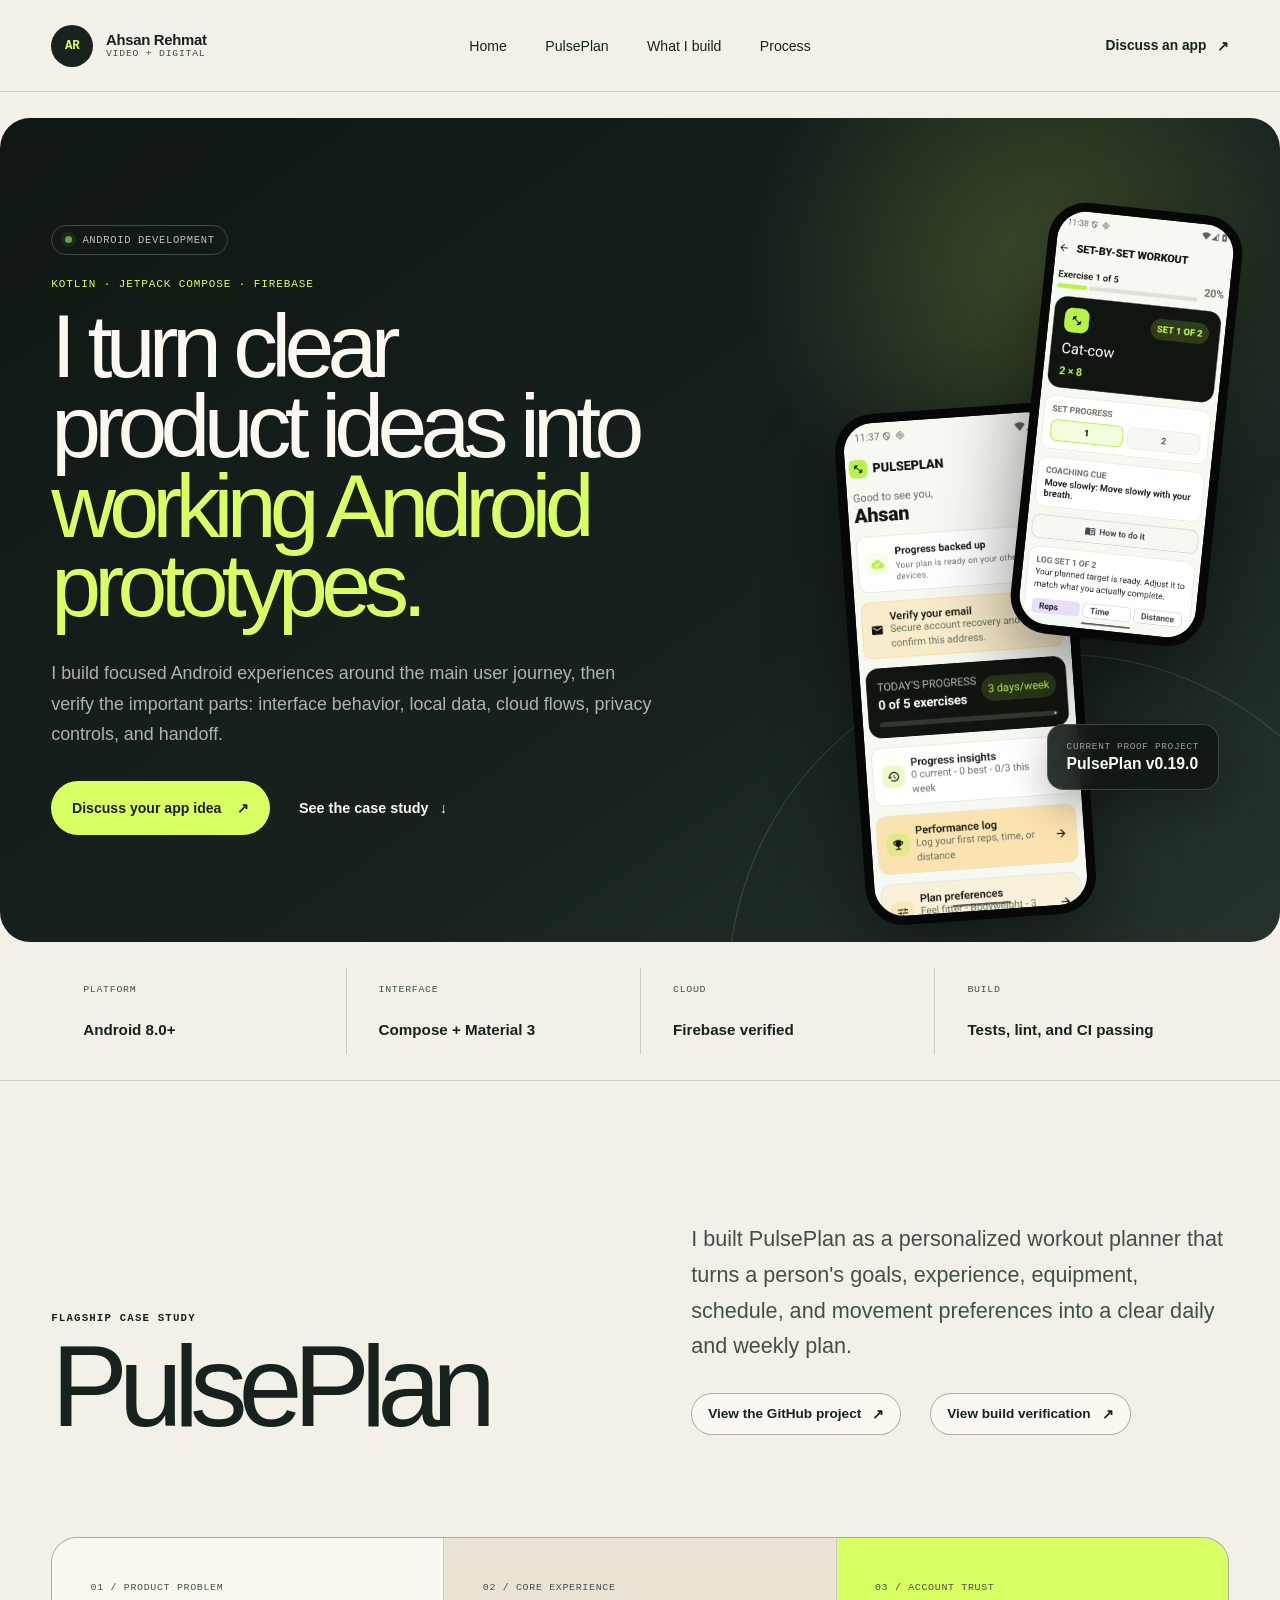
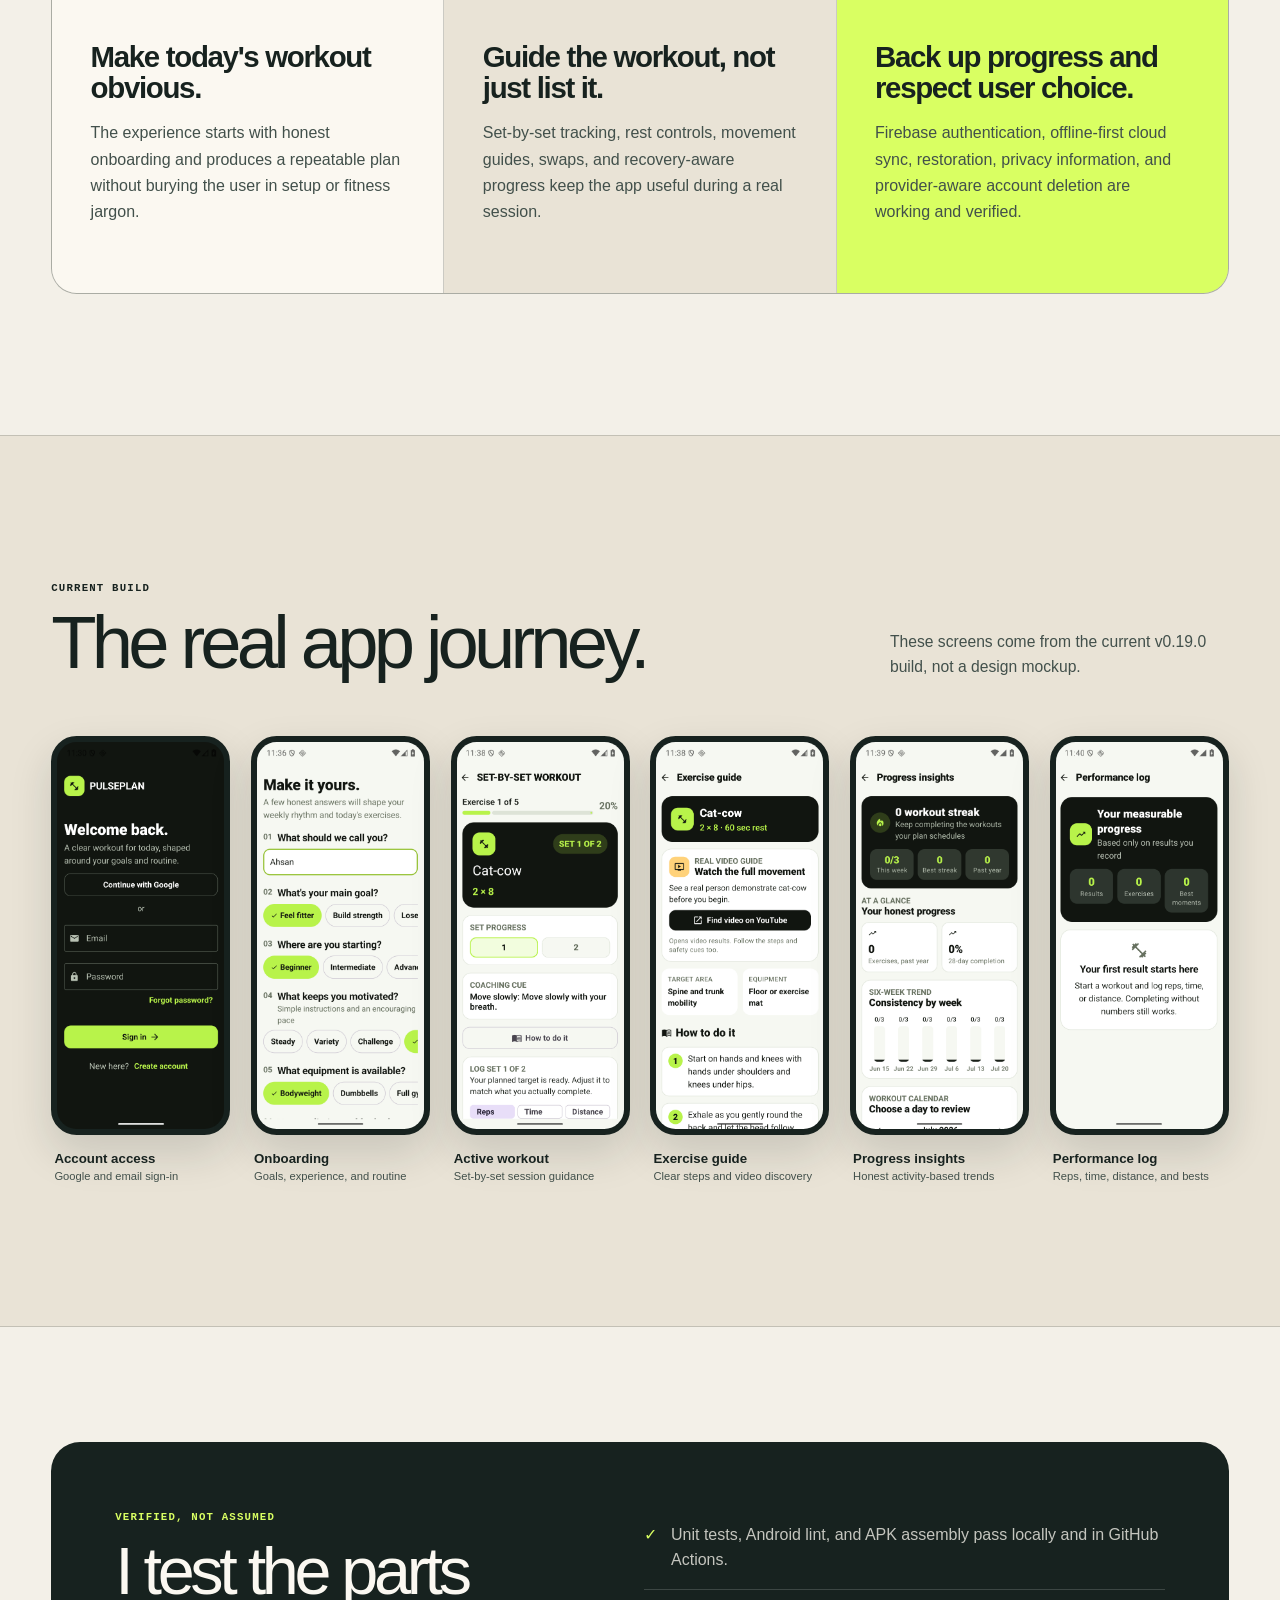
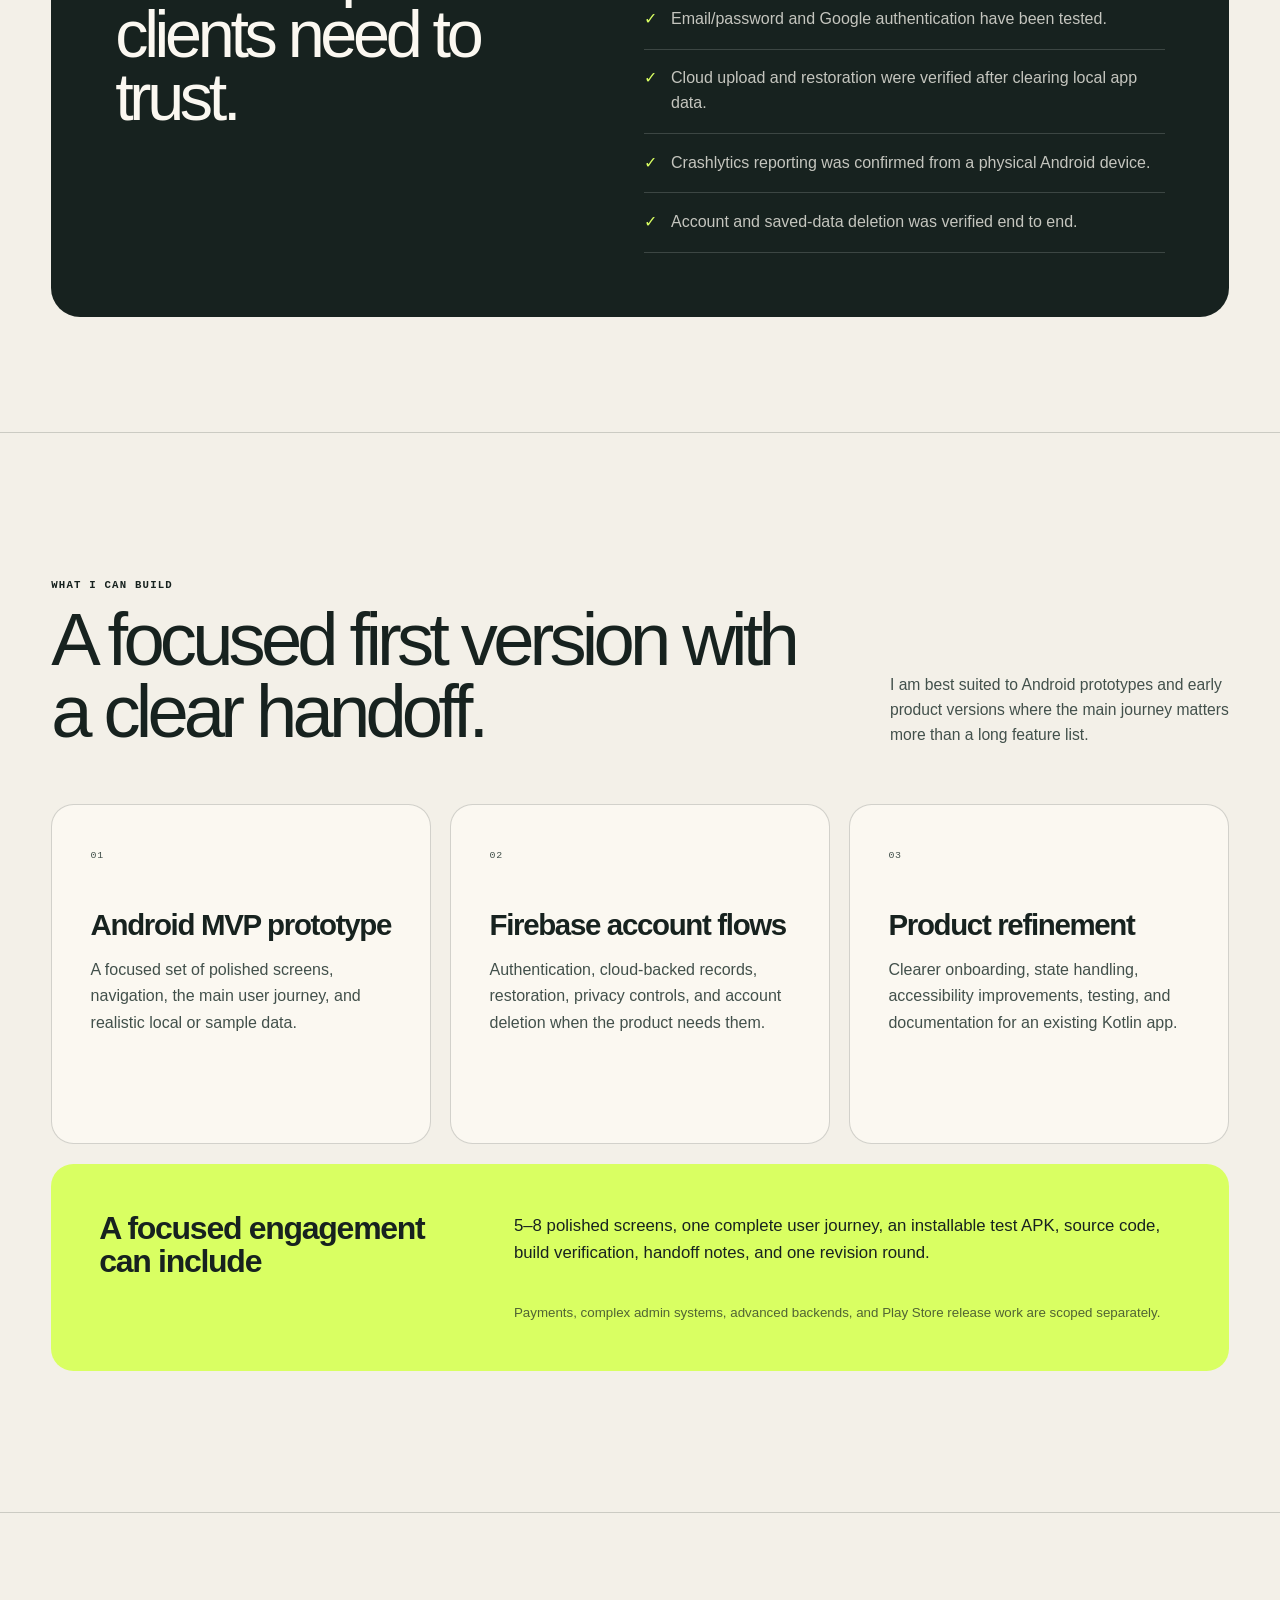
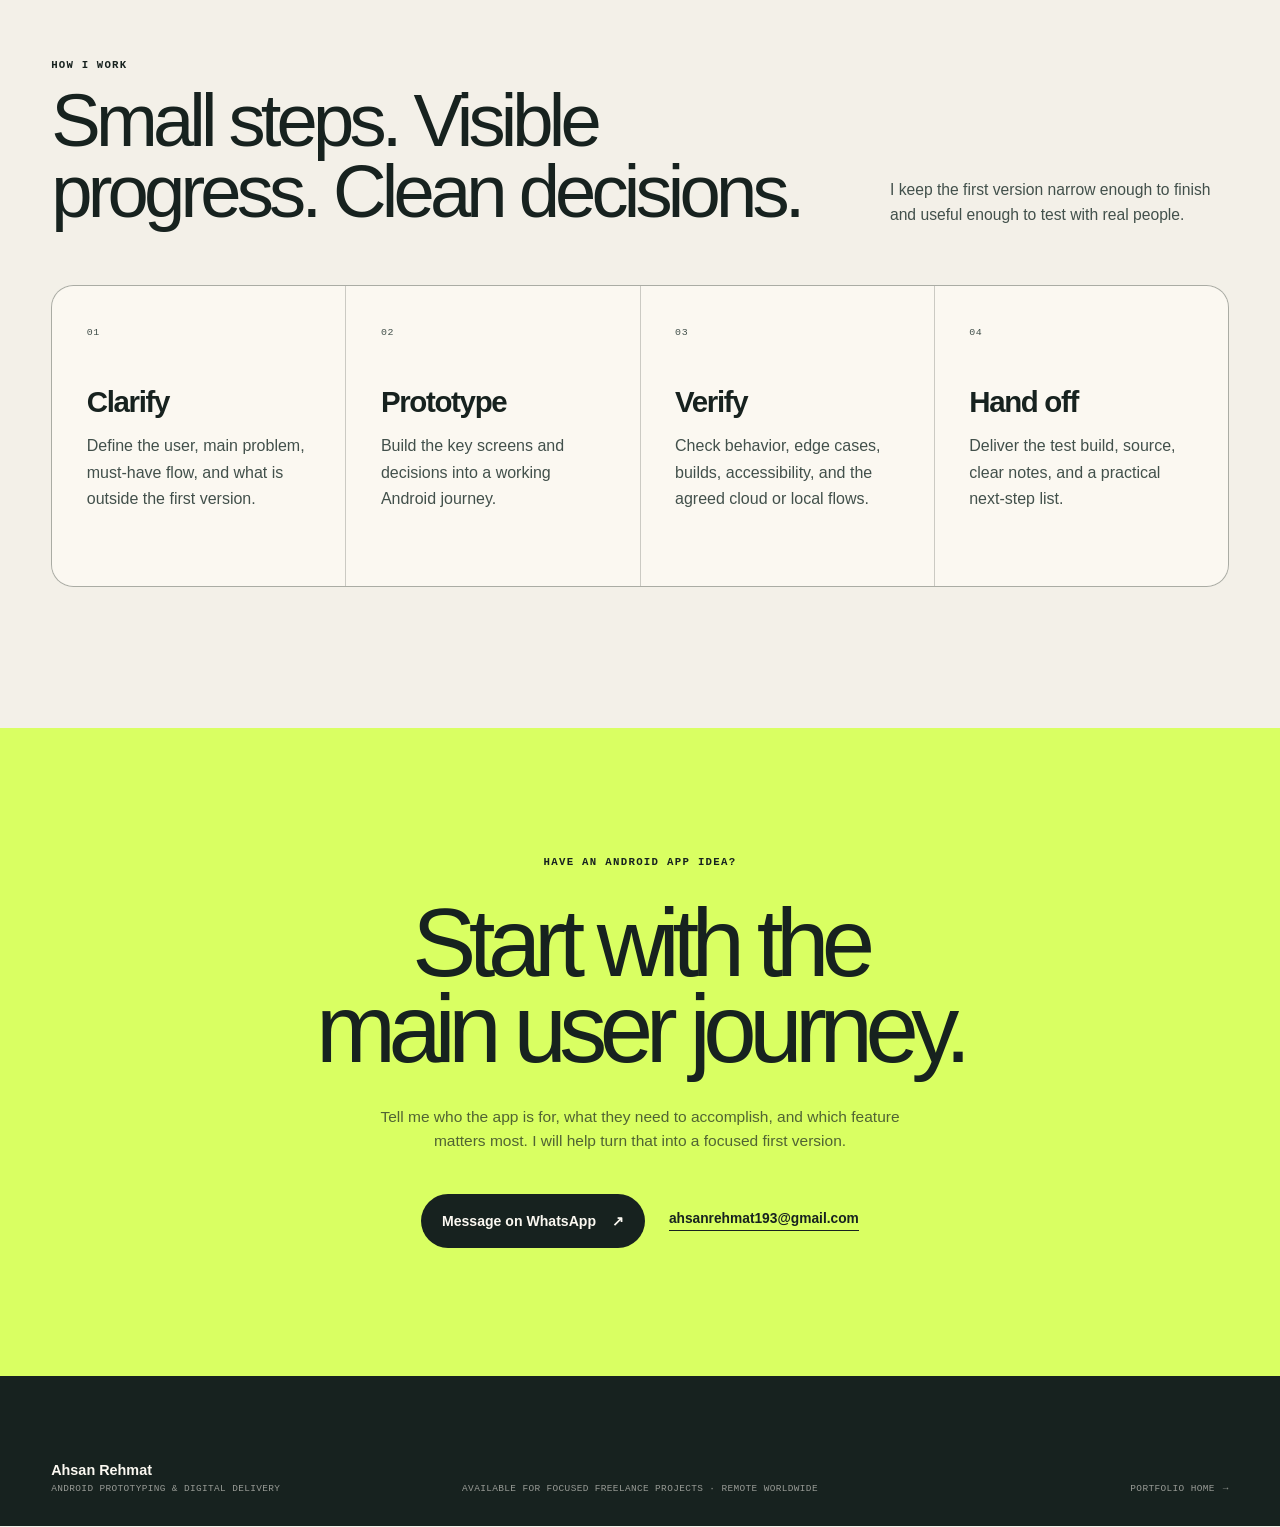
==== commit 3718d024: "Fix app development link contrast" ====
--- a/app-development.html
+++ b/app-development.html
@@ -27,7 +27,7 @@
       content="https://ahsanrehmat1.github.io/app-development-og.png"
     />
     <meta name="twitter:card" content="summary_large_image" />
-    <link rel="stylesheet" href="./styles.css?v=20260727-1" />
+    <link rel="stylesheet" href="./styles.css?v=20260727-2" />
   </head>
   <body class="inner-page app-development-page">
     <main>
--- a/styles.css
+++ b/styles.css
@@ -1719,6 +1719,22 @@
   margin-top: 1.8rem;
 }
 
+.app-case-links .project-link {
+  margin-top: 0;
+  padding: 0.75rem 1rem;
+  border: 1px solid rgba(23, 34, 31, 0.34);
+  border-radius: 999px;
+  background: var(--cream);
+  color: var(--ink);
+}
+
+.app-case-links .project-link:hover {
+  border-color: var(--ink);
+  background: var(--ink);
+  color: var(--cream);
+  opacity: 1;
+}
+
 .app-case-cards {
   display: grid;
   grid-template-columns: repeat(3, 1fr);
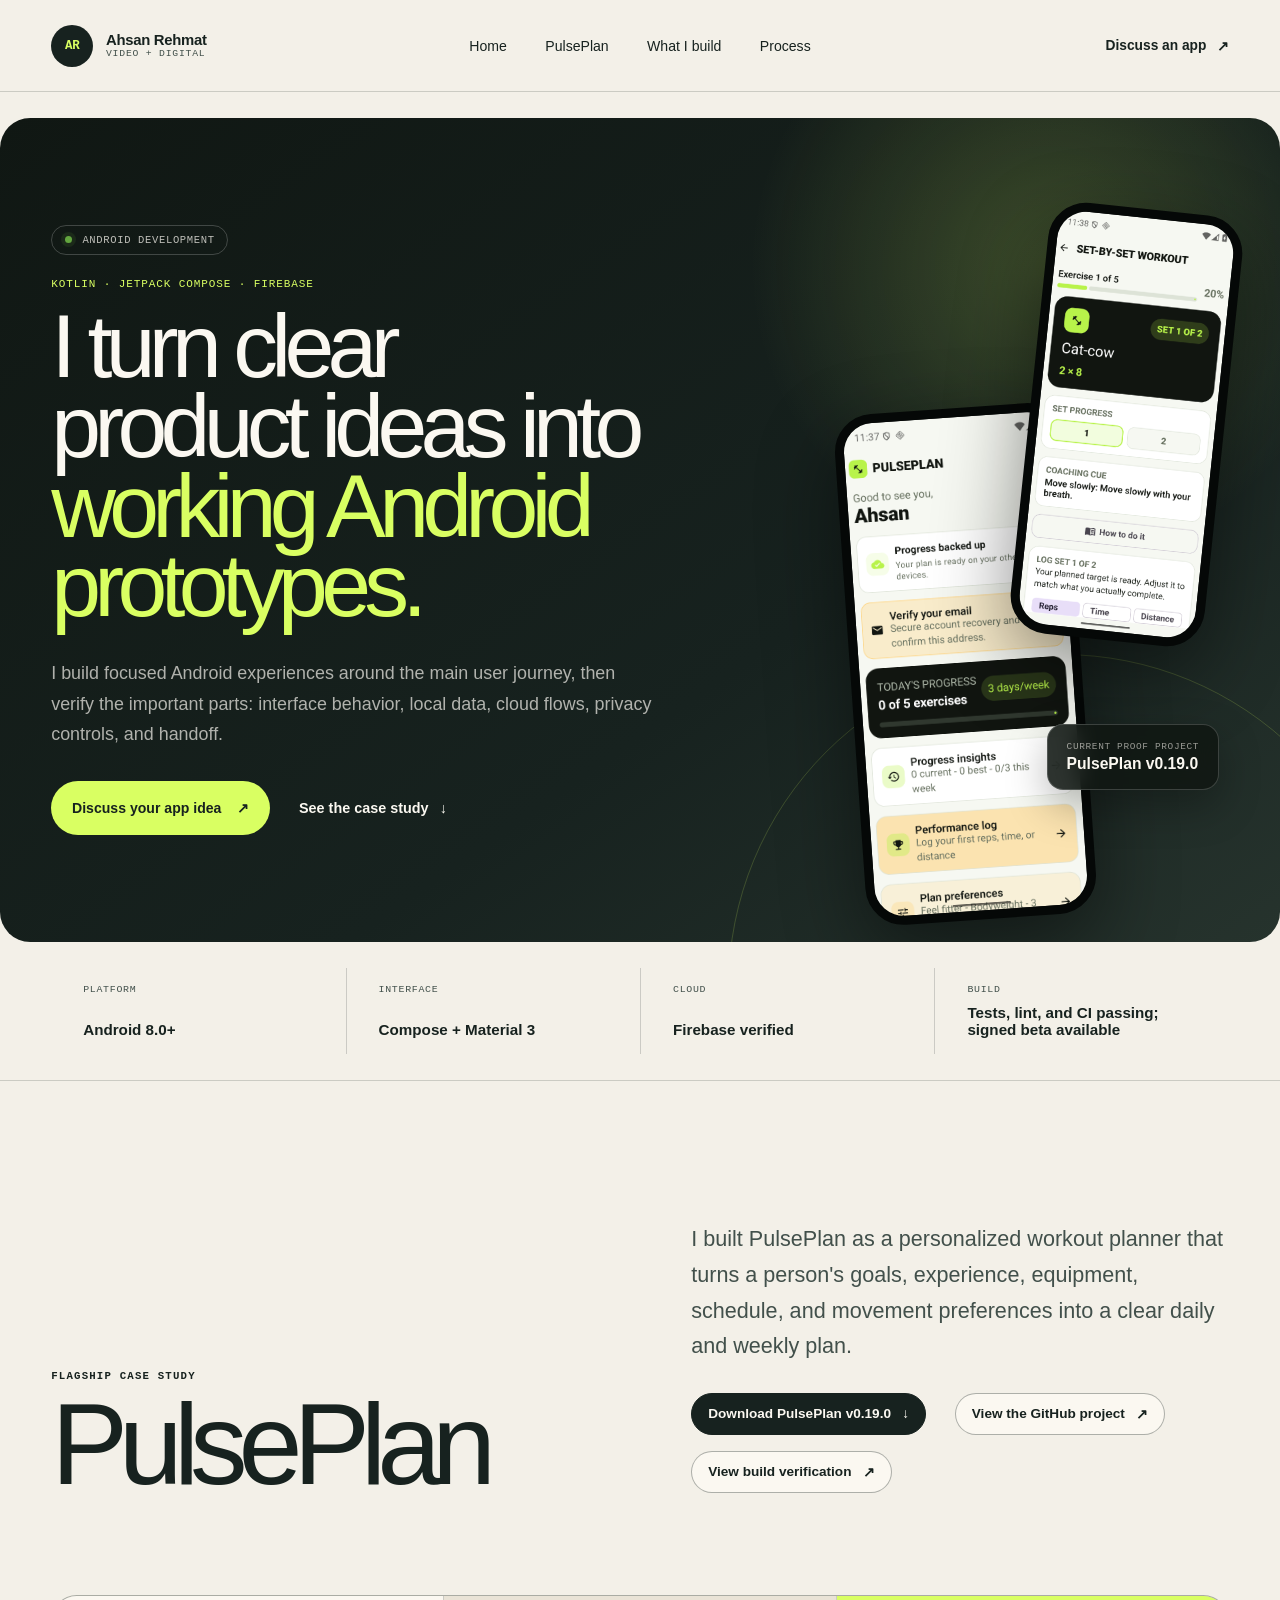
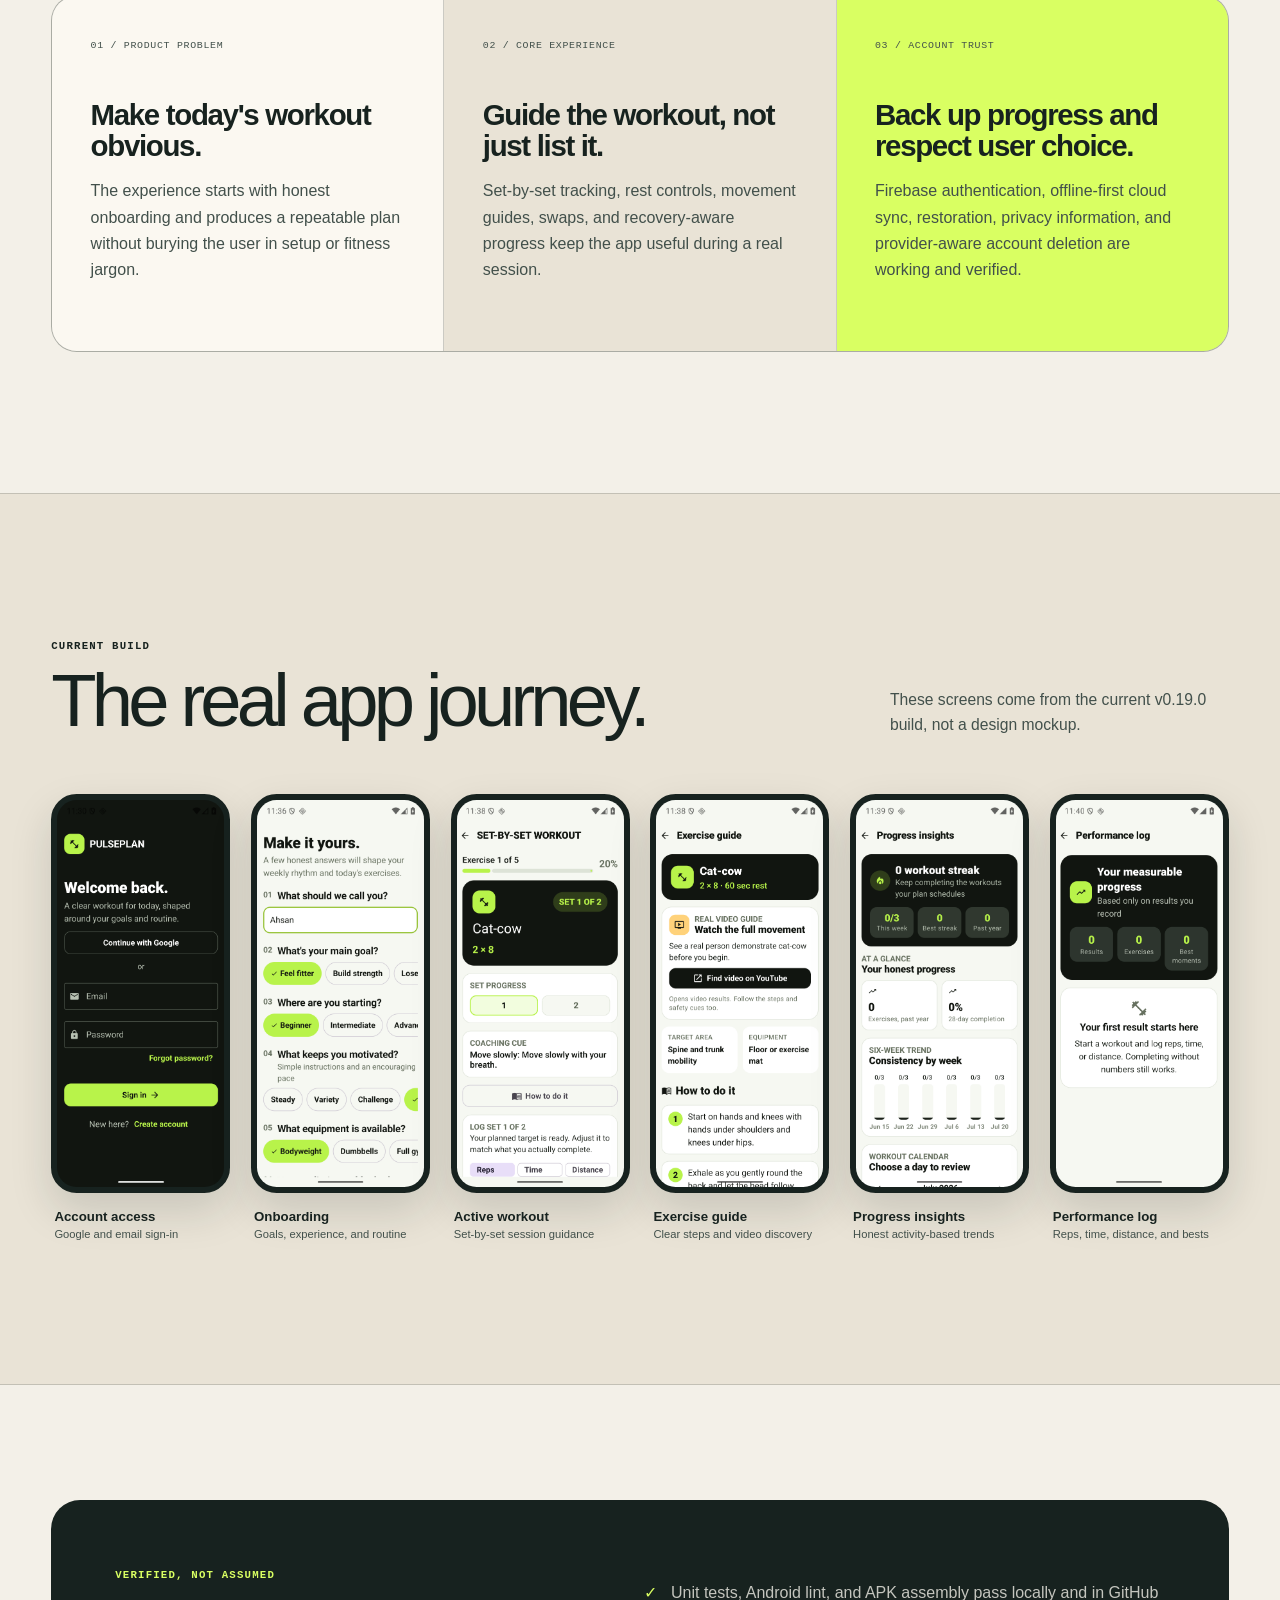
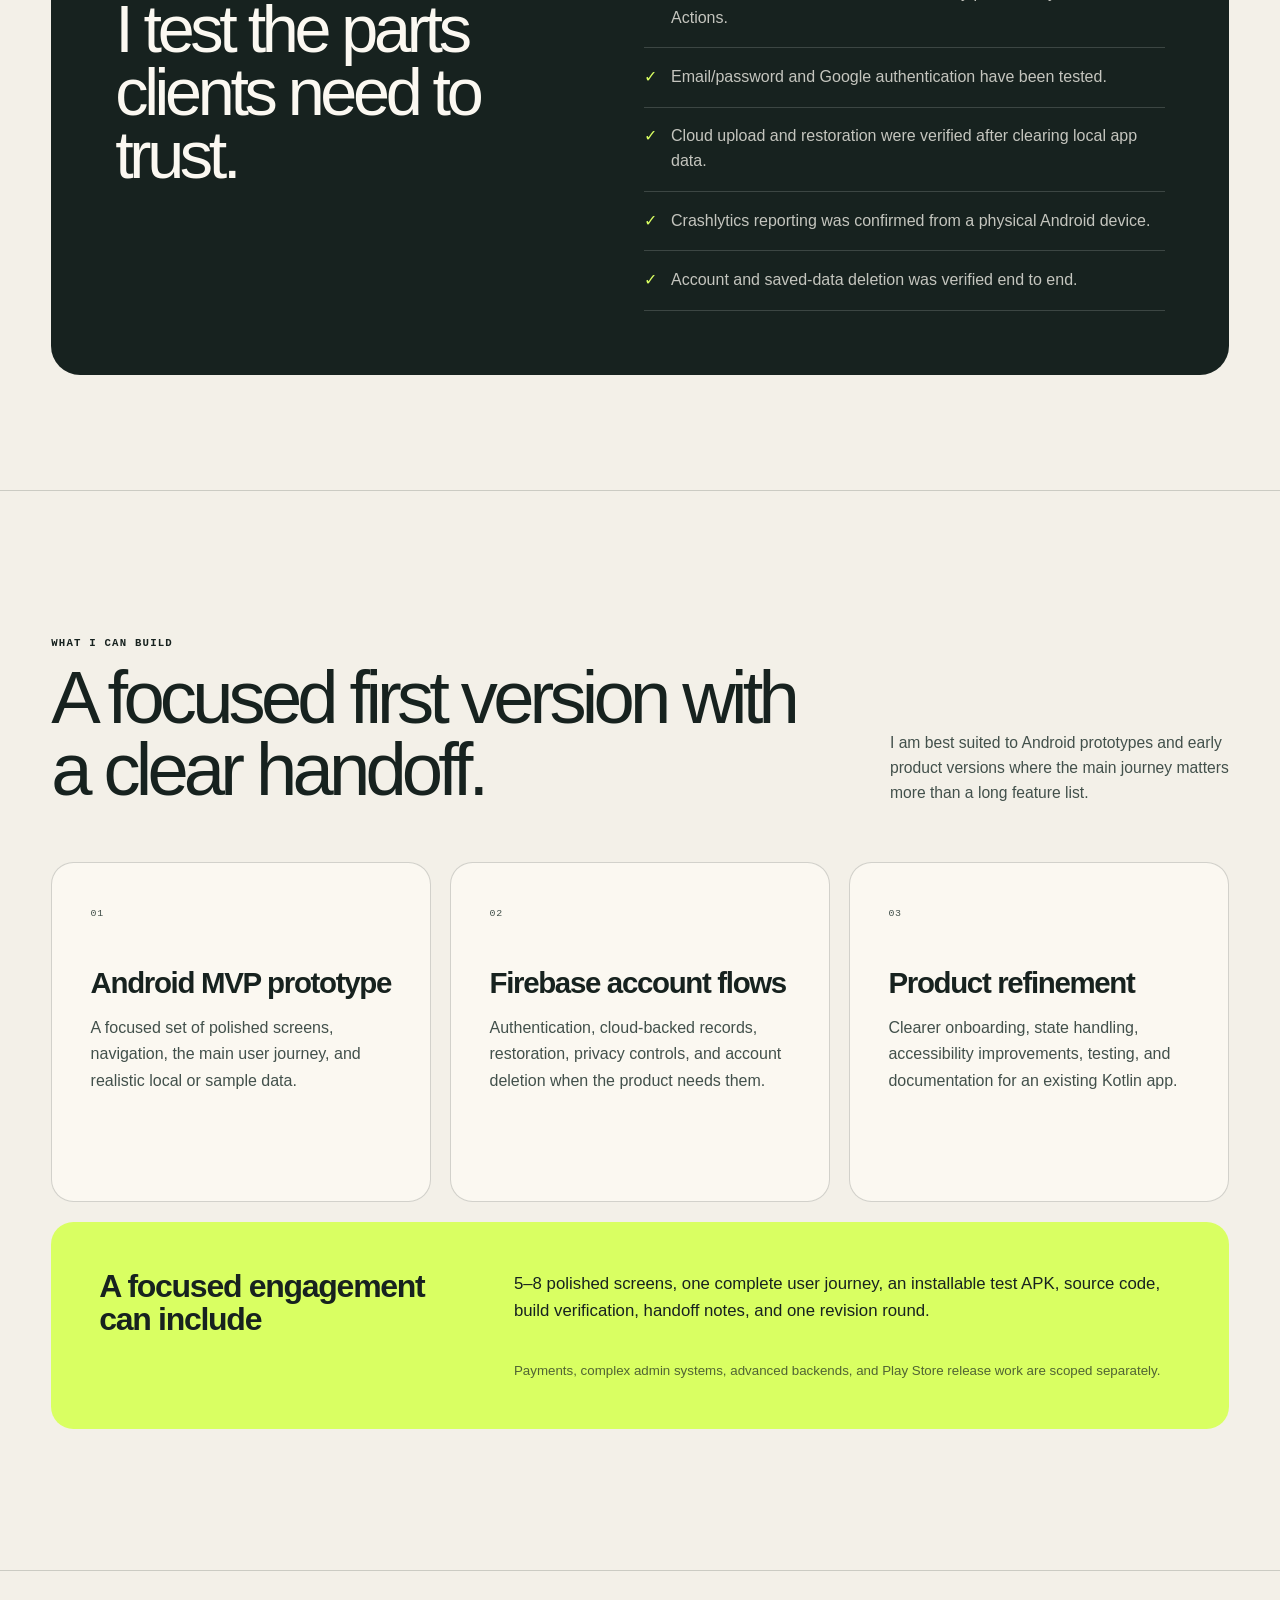
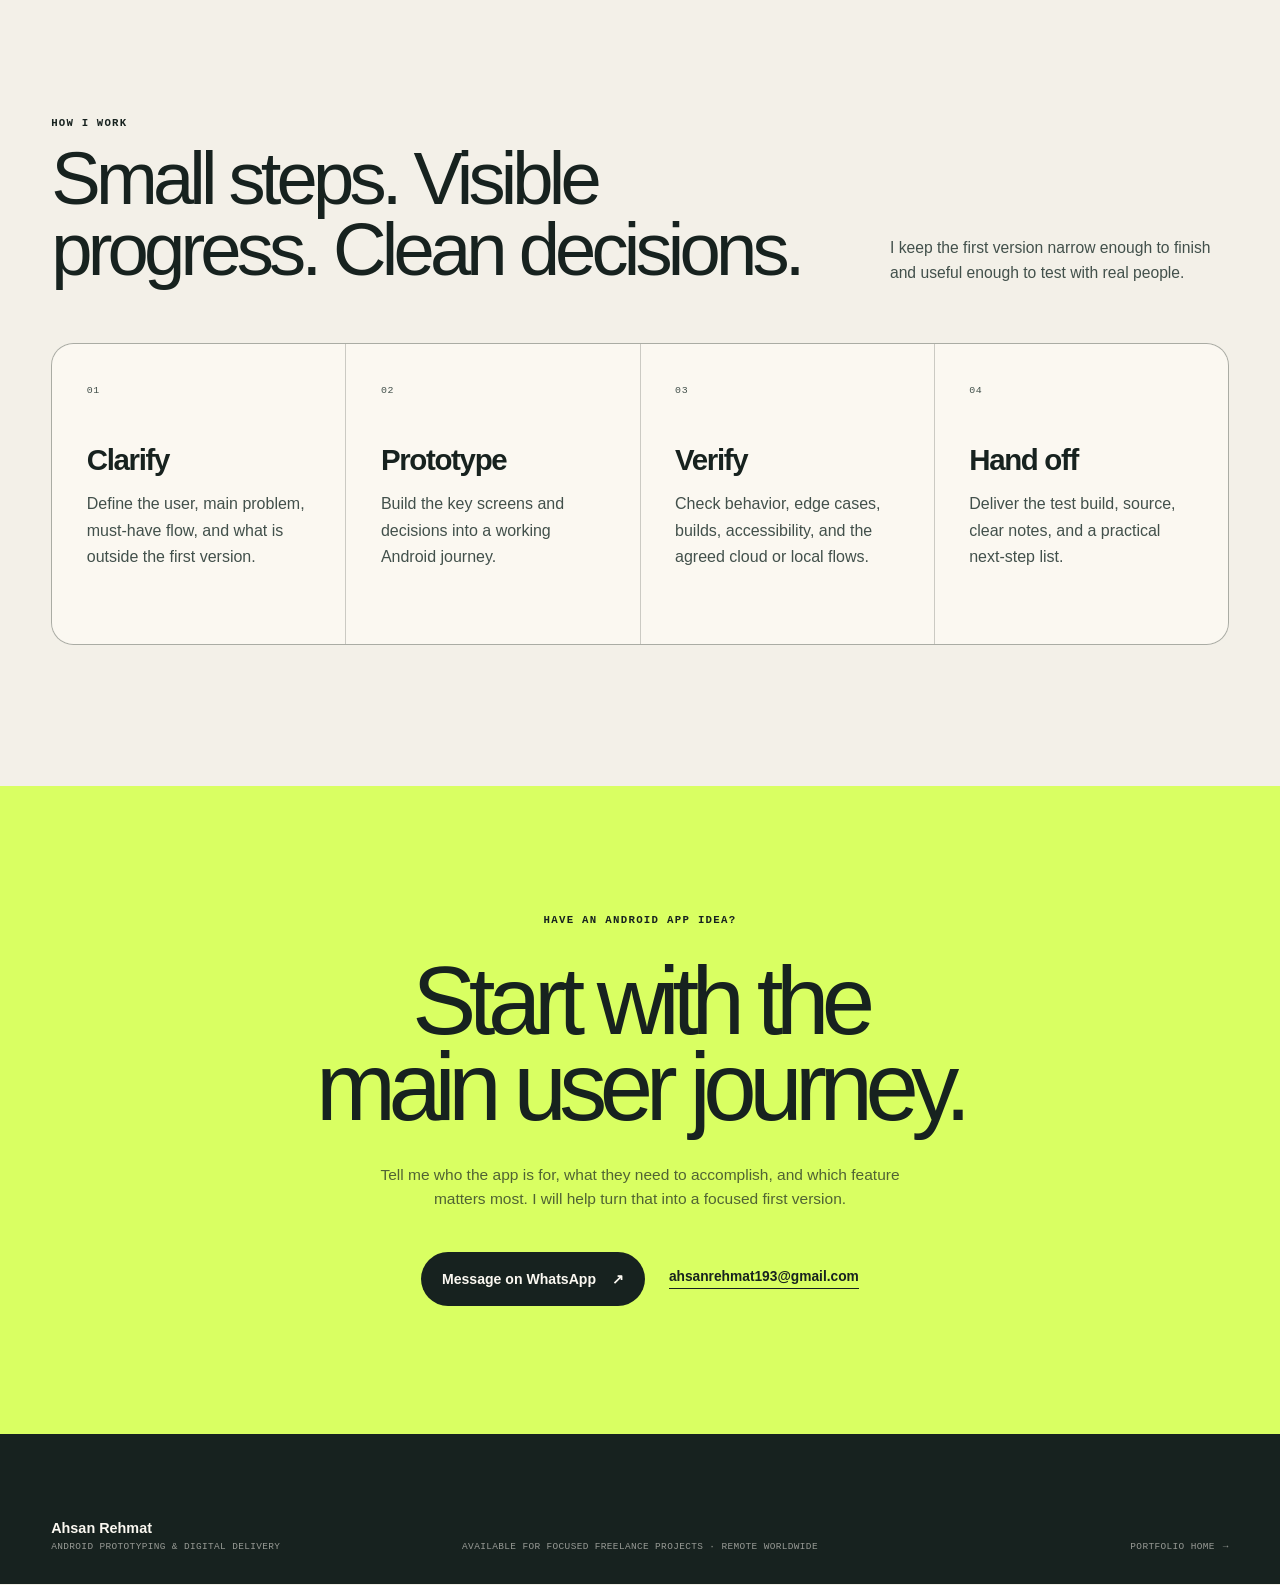
==== commit abcca015: "Add PulsePlan beta download" ====
--- a/app-development.html
+++ b/app-development.html
@@ -111,7 +111,7 @@
         <div><span>Platform</span><strong>Android 8.0+</strong></div>
         <div><span>Interface</span><strong>Compose + Material 3</strong></div>
         <div><span>Cloud</span><strong>Firebase verified</strong></div>
-        <div><span>Build</span><strong>Tests, lint, and CI passing</strong></div>
+        <div><span>Build</span><strong>Tests, lint, and CI passing; signed beta available</strong></div>
       </section>
 
       <section class="app-case section-shell" id="pulseplan">
@@ -127,6 +127,12 @@
               preferences into a clear daily and weekly plan.
             </p>
             <div class="app-case-links">
+              <a
+                class="project-link app-download-link"
+                href="https://github.com/ahsanrehmat1/PulsePlan/releases/download/v0.19.0/PulsePlan-v0.19.0.apk"
+              >
+                Download PulsePlan v0.19.0 <span aria-hidden="true">↓</span>
+              </a>
               <a
                 class="project-link"
                 href="https://github.com/ahsanrehmat1/PulsePlan"
--- a/styles.css
+++ b/styles.css
@@ -1473,6 +1473,19 @@
   align-items: center;
 }
 
+.project-actions .project-download-link {
+  padding: 0.75rem 1rem;
+  border: 1px solid var(--accent);
+  border-radius: 999px;
+  background: var(--accent);
+  color: var(--ink);
+}
+
+.project-actions .project-download-link:hover {
+  background: var(--accent-strong);
+  opacity: 1;
+}
+
 .app-development-page {
   overflow-x: hidden;
 }
@@ -1735,6 +1748,18 @@
   opacity: 1;
 }
 
+.app-case-links .app-download-link {
+  border-color: var(--ink);
+  background: var(--ink);
+  color: var(--cream);
+}
+
+.app-case-links .app-download-link:hover {
+  border-color: var(--accent);
+  background: var(--accent);
+  color: var(--ink);
+}
+
 .app-case-cards {
   display: grid;
   grid-template-columns: repeat(3, 1fr);
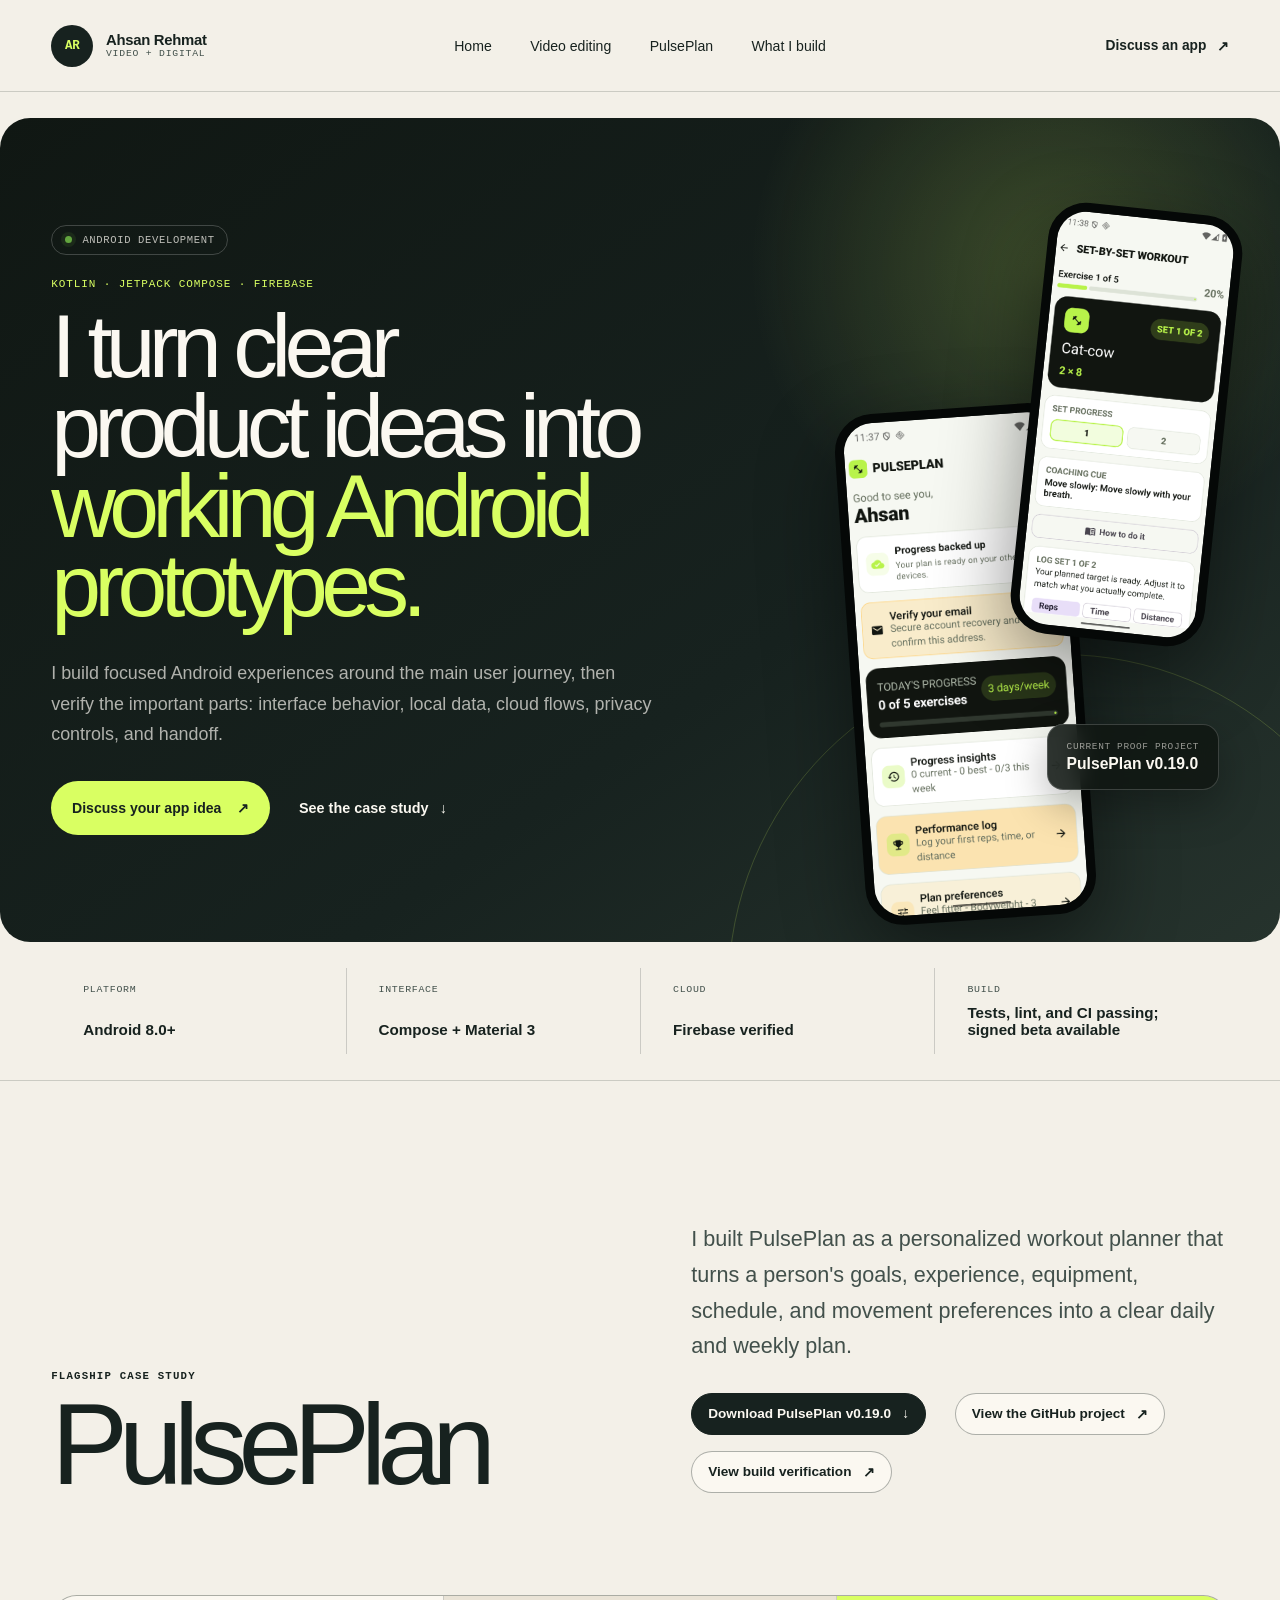
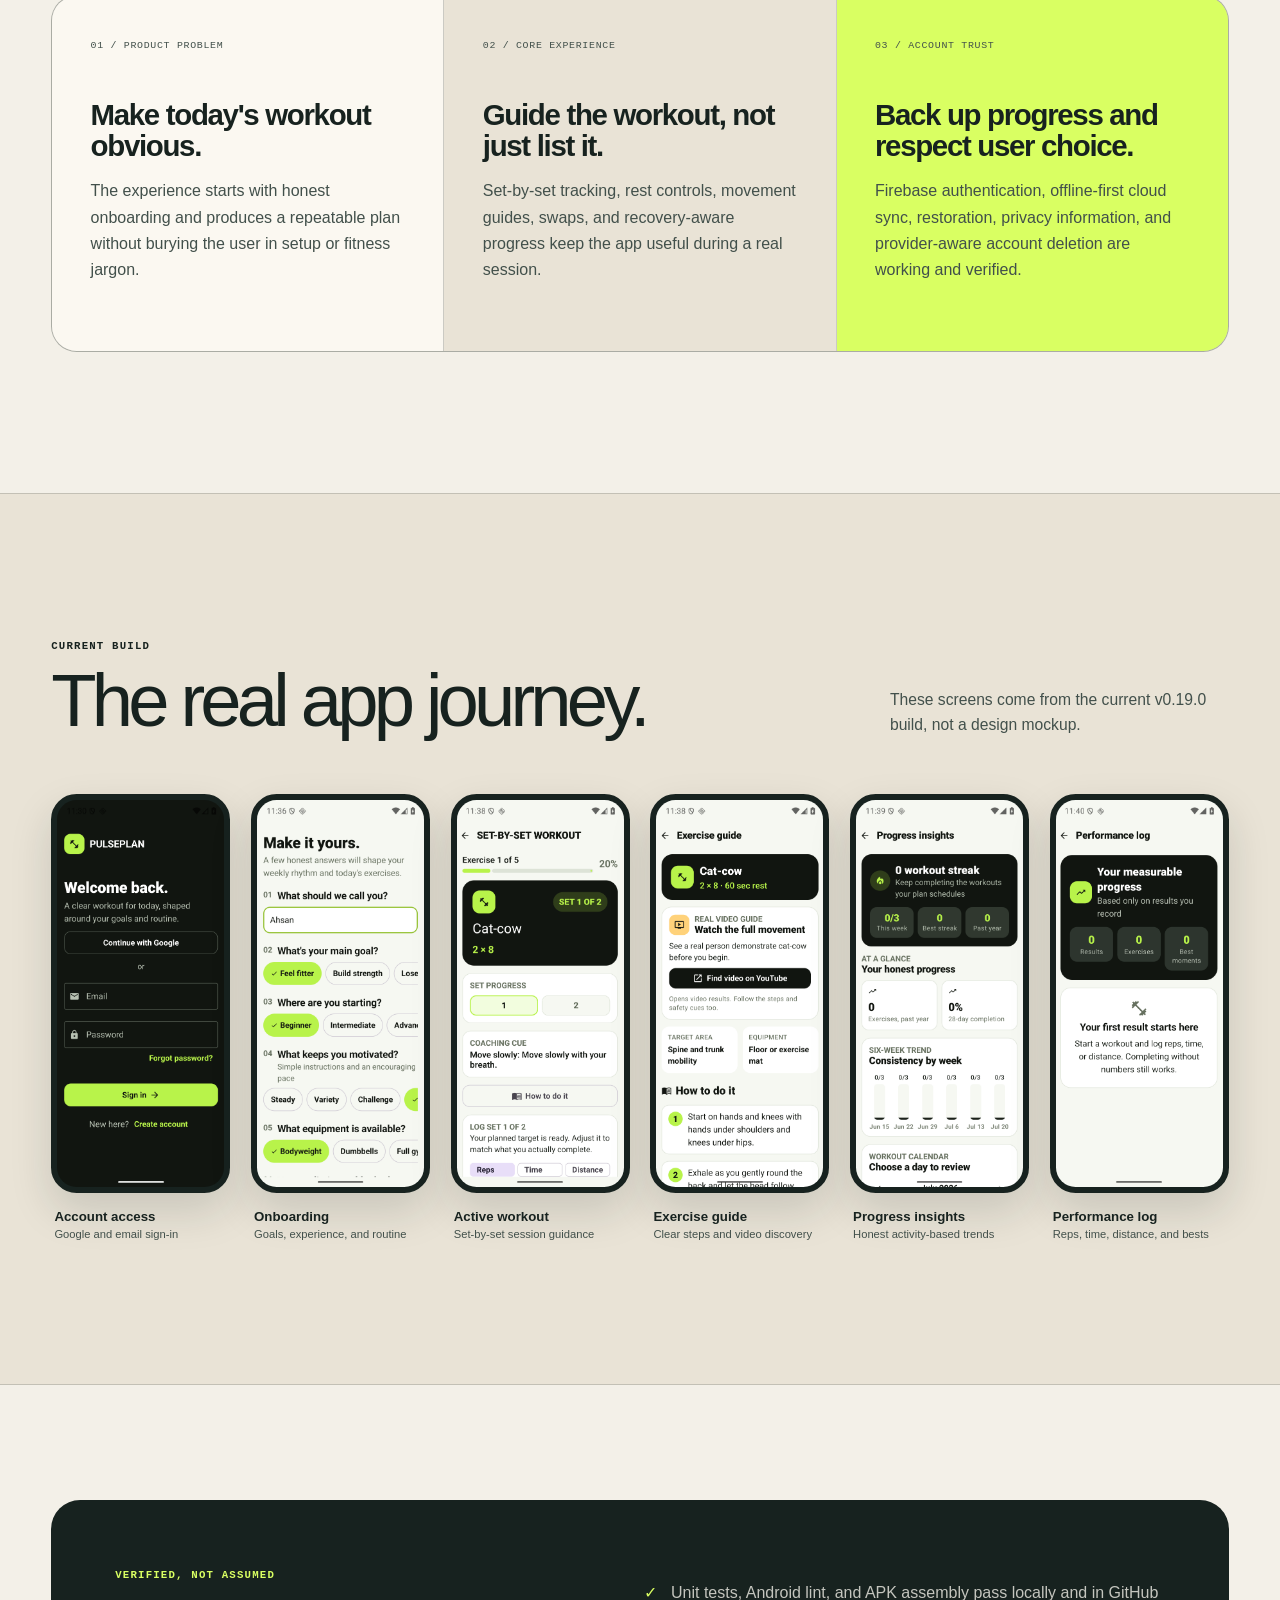
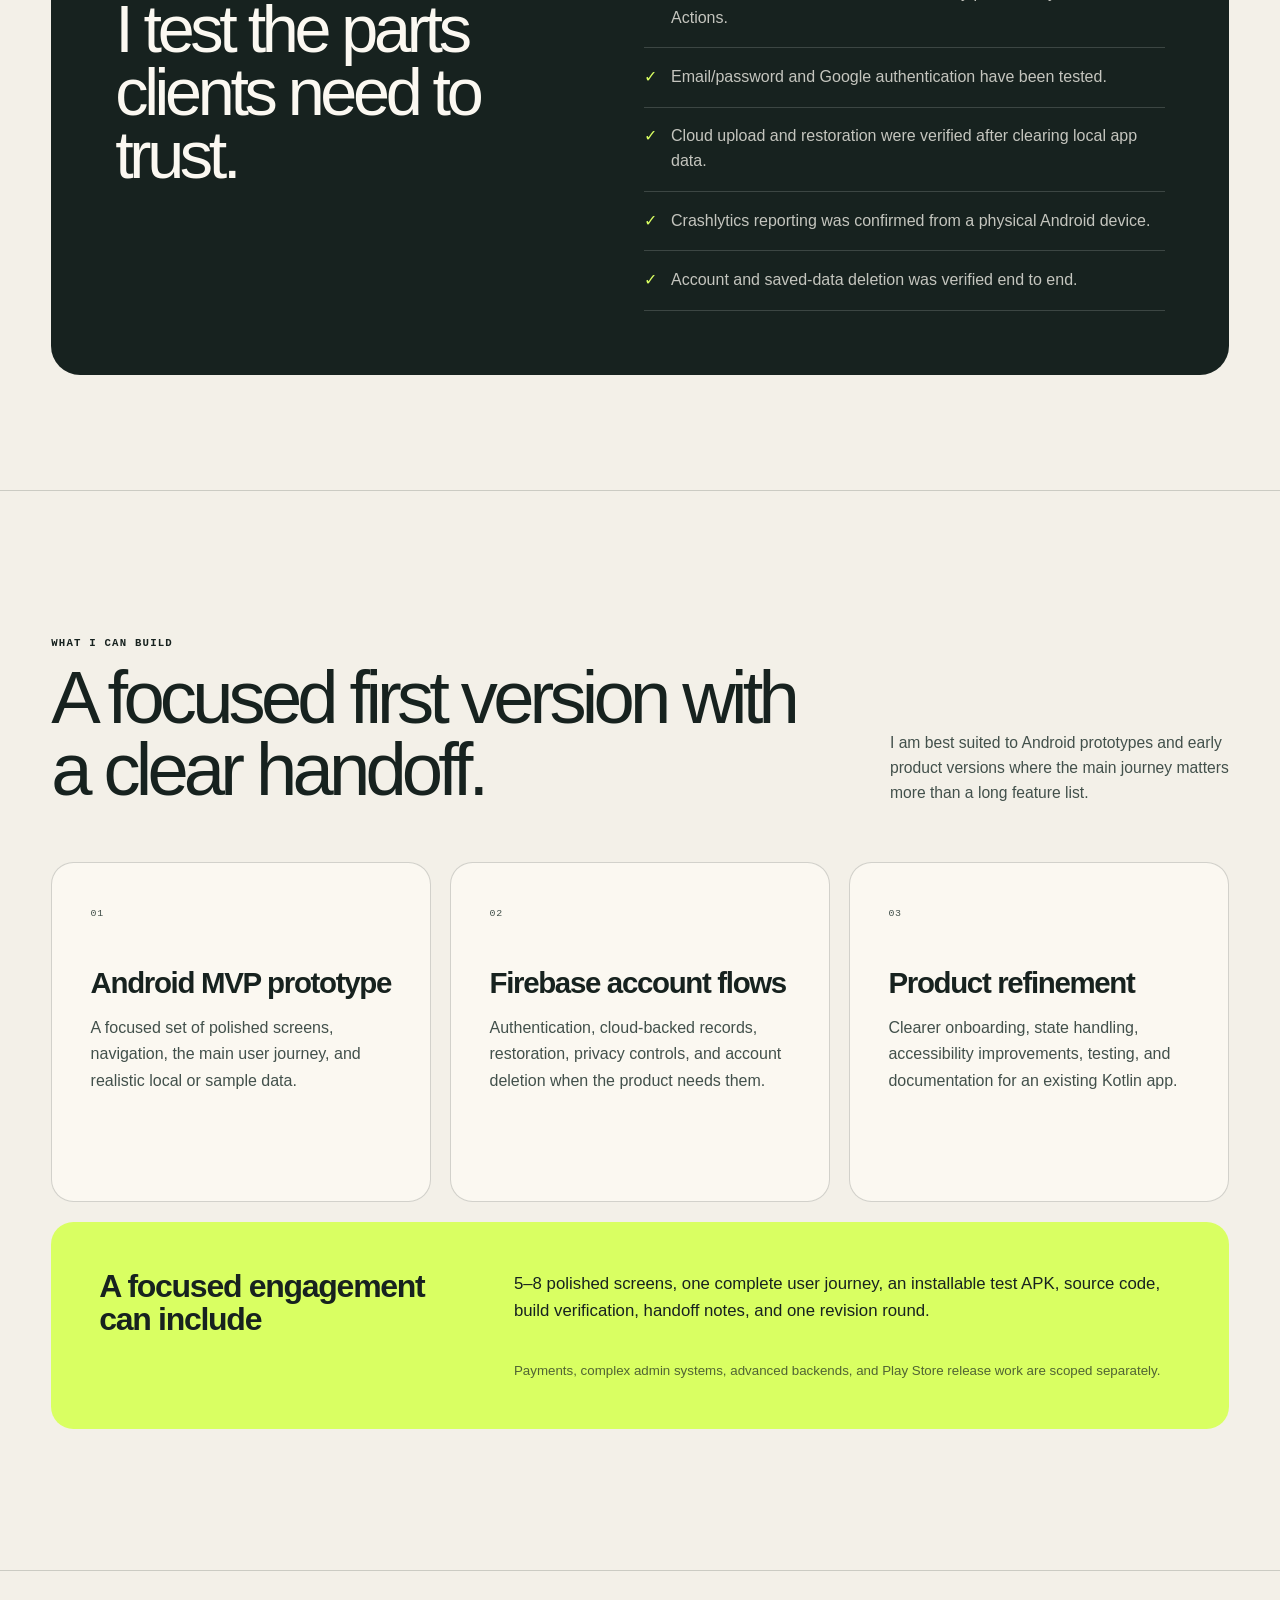
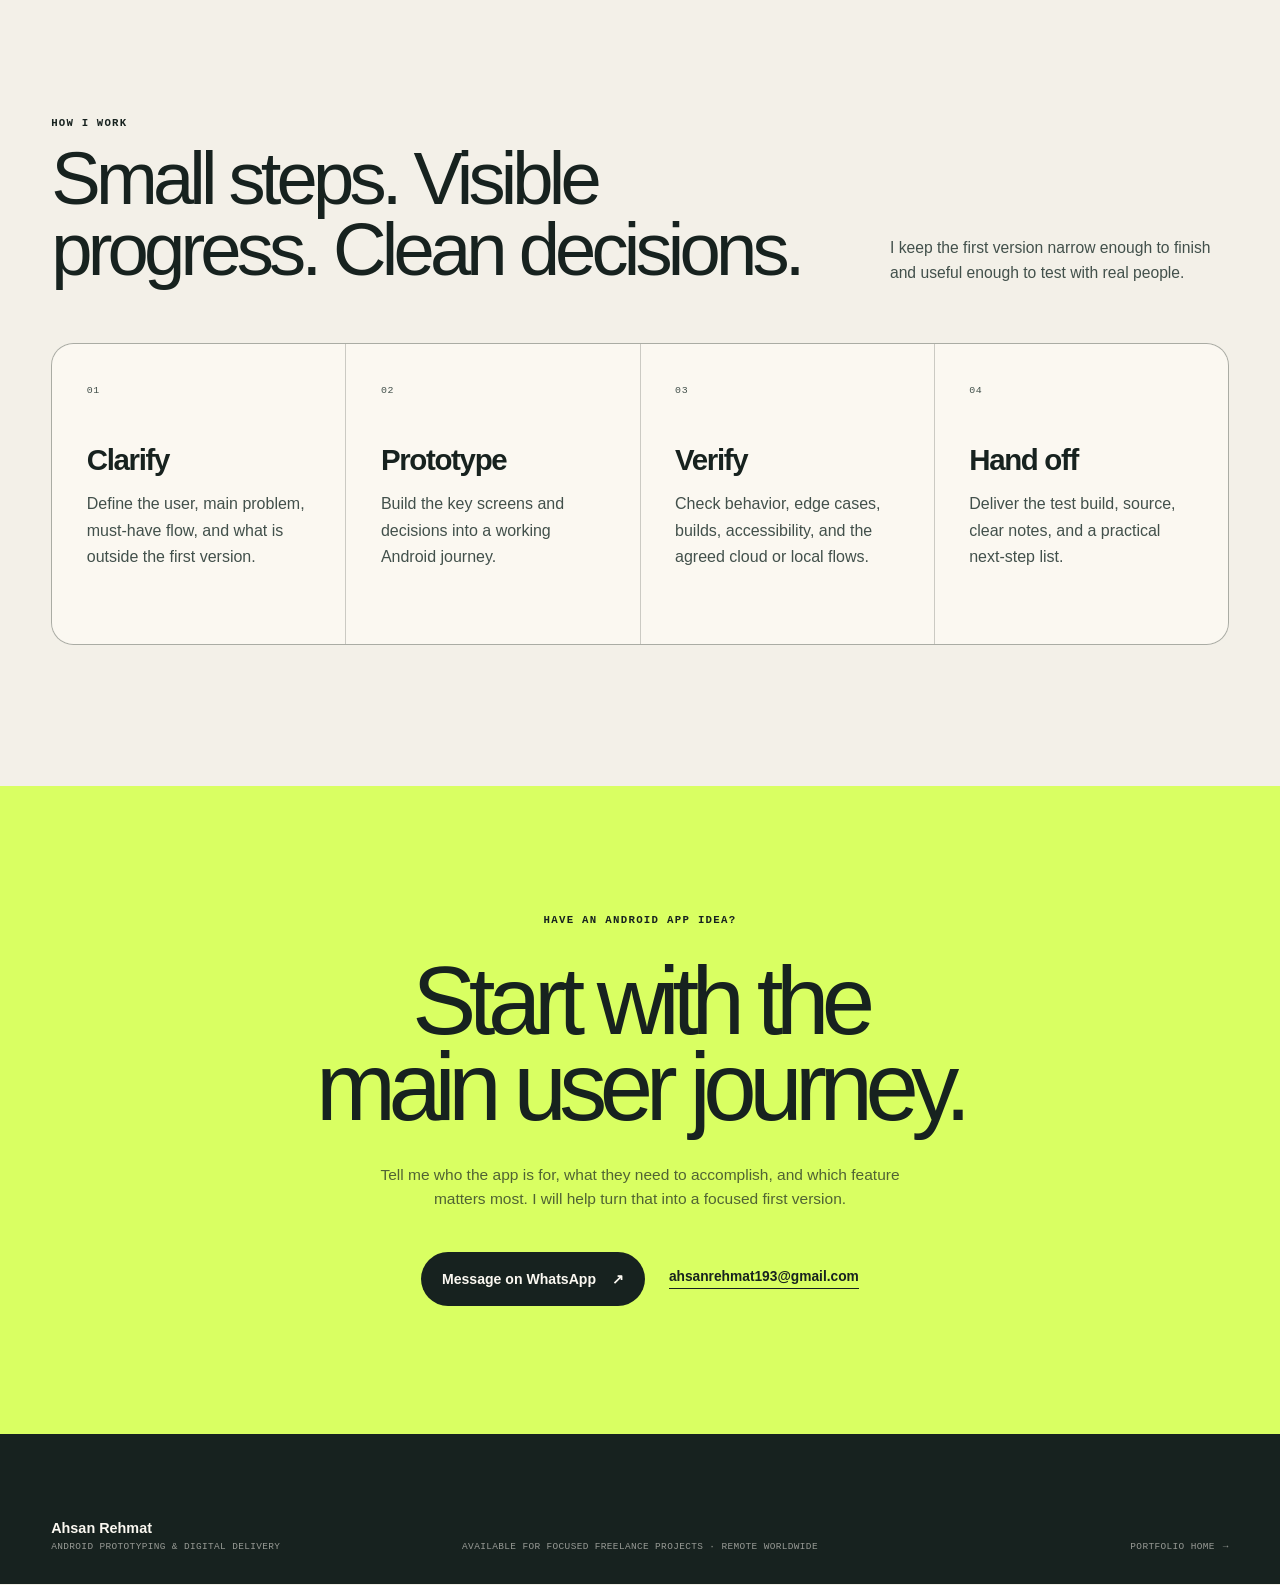
==== commit 85a16a52: "Expand dedicated video editing portfolio page" ====
--- a/app-development.html
+++ b/app-development.html
@@ -27,7 +27,7 @@
       content="https://ahsanrehmat1.github.io/app-development-og.png"
     />
     <meta name="twitter:card" content="summary_large_image" />
-    <link rel="stylesheet" href="./styles.css?v=20260727-2" />
+    <link rel="stylesheet" href="./styles.css?v=20260728-1" />
   </head>
   <body class="inner-page app-development-page">
     <main>
@@ -46,9 +46,9 @@
 
         <nav aria-label="Primary navigation">
           <a href="./index.html">Home</a>
+          <a href="./video-editing.html">Video editing</a>
           <a href="#pulseplan">PulsePlan</a>
           <a href="#offer">What I build</a>
-          <a href="#process">Process</a>
         </nav>
 
         <a class="header-cta" href="#contact">
--- a/styles.css
+++ b/styles.css
@@ -2102,3 +2102,413 @@
     min-height: 0;
   }
 }
+
+.video-editing-page {
+  overflow-x: hidden;
+}
+
+.video-hero {
+  position: relative;
+  display: grid;
+  grid-template-columns: minmax(0, 1fr) minmax(380px, 0.9fr);
+  gap: clamp(2.5rem, 6vw, 6rem);
+  align-items: center;
+  min-height: 760px;
+  margin-top: clamp(1rem, 2vw, 2rem);
+  padding-top: clamp(4rem, 8vw, 7rem);
+  padding-bottom: clamp(4rem, 8vw, 7rem);
+  overflow: hidden;
+  border-radius: calc(var(--radius) * 1.35);
+  background:
+    radial-gradient(circle at 10% 90%, rgba(217, 255, 98, 0.12), transparent 27%),
+    linear-gradient(145deg, #101713 0%, #17221f 60%, #24332d 100%);
+  color: var(--cream);
+}
+
+.video-hero-copy {
+  position: relative;
+  z-index: 2;
+}
+
+.video-kicker {
+  margin: 0 0 1.1rem;
+  color: var(--accent);
+  font-family: var(--font-geist-mono), monospace;
+  font-size: 0.69rem;
+  letter-spacing: 0.08em;
+  text-transform: uppercase;
+}
+
+.video-hero h1 {
+  max-width: 760px;
+  margin: 0;
+  font-size: clamp(3.8rem, 7vw, 7.2rem);
+  font-weight: 520;
+  letter-spacing: -0.075em;
+  line-height: 0.89;
+}
+
+.video-hero h1 span {
+  display: block;
+  color: var(--accent);
+  font-family: Georgia, "Times New Roman", serif;
+  font-style: italic;
+  font-weight: 400;
+}
+
+.video-intro {
+  max-width: 620px;
+  margin: 2rem 0 0;
+  color: rgba(251, 248, 241, 0.7);
+  font-size: clamp(1rem, 1.4vw, 1.16rem);
+  line-height: 1.7;
+}
+
+.video-actions {
+  display: flex;
+  flex-wrap: wrap;
+  gap: 1.2rem 1.8rem;
+  align-items: center;
+  margin-top: 2rem;
+}
+
+.video-text-link {
+  display: inline-flex;
+  gap: 0.7rem;
+  align-items: center;
+  padding-bottom: 0.3rem;
+  border-bottom: 1px solid rgba(251, 248, 241, 0.6);
+  color: var(--cream);
+  font-size: 0.9rem;
+  font-weight: 700;
+}
+
+.edit-timeline {
+  position: relative;
+  min-height: 520px;
+  padding: 3rem 0;
+}
+
+.timeline-ruler {
+  display: flex;
+  justify-content: space-between;
+  padding: 0.7rem 0;
+  border-top: 1px solid rgba(251, 248, 241, 0.32);
+  color: rgba(251, 248, 241, 0.46);
+  font-family: var(--font-geist-mono), monospace;
+  font-size: 0.56rem;
+  letter-spacing: 0.06em;
+}
+
+.timeline-track {
+  display: grid;
+  gap: 0.35rem;
+  height: 86px;
+  margin-top: 0.8rem;
+  padding: 0.45rem;
+  border: 1px solid rgba(251, 248, 241, 0.13);
+  background: rgba(0, 0, 0, 0.16);
+}
+
+.timeline-track-video {
+  grid-template-columns: 1.2fr 0.8fr 1.1fr 0.7fr;
+}
+
+.timeline-track-story {
+  grid-template-columns: 0.7fr 1.4fr 0.9fr;
+  height: 54px;
+}
+
+.timeline-track i {
+  display: block;
+  border-radius: 0.2rem;
+  background:
+    repeating-linear-gradient(
+      115deg,
+      rgba(217, 255, 98, 0.74) 0,
+      rgba(217, 255, 98, 0.74) 2px,
+      rgba(217, 255, 98, 0.5) 2px,
+      rgba(217, 255, 98, 0.5) 7px
+    );
+}
+
+.timeline-track i:nth-child(even) {
+  background: rgba(251, 248, 241, 0.46);
+}
+
+.timeline-wave {
+  height: 72px;
+  margin-top: 0.8rem;
+  opacity: 0.72;
+  background:
+    linear-gradient(90deg, transparent, var(--accent), transparent) center / 100% 1px no-repeat,
+    repeating-linear-gradient(
+      90deg,
+      transparent 0 6px,
+      var(--accent) 6px 8px,
+      transparent 8px 13px
+    ) center / 100% 32px no-repeat;
+  clip-path: polygon(
+    0 48%, 4% 37%, 8% 57%, 12% 30%, 16% 62%, 20% 42%, 24% 70%,
+    28% 35%, 32% 55%, 36% 21%, 40% 67%, 44% 39%, 48% 62%, 52% 33%,
+    56% 74%, 60% 44%, 64% 61%, 68% 29%, 72% 67%, 76% 42%, 80% 57%,
+    84% 35%, 88% 65%, 92% 41%, 96% 56%, 100% 46%, 100% 54%, 0 54%
+  );
+}
+
+.timeline-playhead {
+  position: absolute;
+  top: 3.2rem;
+  right: 32%;
+  width: 2px;
+  height: 285px;
+  background: var(--accent);
+  box-shadow: 0 0 0 1px rgba(217, 255, 98, 0.12);
+}
+
+.timeline-playhead::before {
+  position: absolute;
+  top: -7px;
+  left: -5px;
+  width: 12px;
+  height: 12px;
+  background: var(--accent);
+  clip-path: polygon(0 0, 100% 0, 50% 100%);
+  content: "";
+}
+
+.timeline-note {
+  position: absolute;
+  right: 0;
+  bottom: 0;
+  display: flex;
+  max-width: 310px;
+  flex-direction: column;
+  gap: 0.35rem;
+  padding: 1.15rem 1.25rem;
+  border: 1px solid rgba(251, 248, 241, 0.18);
+  border-radius: 1rem;
+  background: rgba(16, 23, 19, 0.9);
+}
+
+.timeline-note span {
+  color: rgba(251, 248, 241, 0.52);
+  font-family: var(--font-geist-mono), monospace;
+  font-size: 0.59rem;
+  letter-spacing: 0.07em;
+  text-transform: uppercase;
+}
+
+.timeline-note strong {
+  line-height: 1.45;
+}
+
+.video-proof-bar {
+  display: grid;
+  grid-template-columns: repeat(4, 1fr);
+  padding-top: 1.6rem;
+  padding-bottom: 1.6rem;
+  border-bottom: 1px solid var(--line);
+}
+
+.video-proof-bar div {
+  display: flex;
+  min-height: 86px;
+  flex-direction: column;
+  gap: 0.4rem;
+  padding: 1rem clamp(1rem, 2.5vw, 2.4rem);
+  border-left: 1px solid var(--line);
+}
+
+.video-proof-bar div:first-child {
+  border-left: 0;
+}
+
+.video-proof-bar span,
+.edit-services-grid > article > span,
+.edit-process-grid > article > span {
+  color: var(--ink-soft);
+  font-family: var(--font-geist-mono), monospace;
+  font-size: 0.62rem;
+  letter-spacing: 0.07em;
+  text-transform: uppercase;
+}
+
+.video-proof-bar strong {
+  margin-top: auto;
+  font-size: 0.95rem;
+}
+
+.edit-services,
+.edit-process {
+  padding-top: clamp(6rem, 11vw, 10rem);
+  padding-bottom: clamp(6rem, 11vw, 10rem);
+}
+
+.edit-services-grid {
+  display: grid;
+  grid-template-columns: repeat(3, 1fr);
+  gap: 1.2rem;
+}
+
+.edit-services-grid article {
+  min-height: 340px;
+  padding: clamp(1.5rem, 3vw, 2.5rem);
+  border: 1px solid var(--line);
+  border-radius: var(--radius);
+  background: var(--cream);
+}
+
+.edit-services-grid h3,
+.edit-process-grid h3 {
+  margin: 3rem 0 1rem;
+  font-size: clamp(1.5rem, 2.3vw, 2.35rem);
+  letter-spacing: -0.045em;
+  line-height: 1.05;
+}
+
+.edit-services-grid p,
+.edit-process-grid p {
+  margin: 0;
+  color: var(--ink-soft);
+  line-height: 1.65;
+}
+
+.edit-craft {
+  display: grid;
+  grid-template-columns: 1fr 1fr;
+  gap: clamp(3rem, 8vw, 8rem);
+  margin-top: 1.2rem;
+  padding: clamp(2rem, 5vw, 5rem);
+  border-radius: calc(var(--radius) * 1.2);
+  background: var(--ink);
+  color: var(--cream);
+}
+
+.edit-craft h2 {
+  max-width: 580px;
+  margin: 1rem 0 0;
+  font-size: clamp(2.8rem, 5vw, 5rem);
+  font-weight: 520;
+  letter-spacing: -0.065em;
+  line-height: 0.95;
+}
+
+.edit-craft ul {
+  display: grid;
+  align-content: center;
+  margin: 0;
+  padding: 0;
+  list-style: none;
+}
+
+.edit-craft li {
+  position: relative;
+  padding: 1.1rem 0 1.1rem 1.7rem;
+  border-bottom: 1px solid var(--white-line);
+  color: rgba(251, 248, 241, 0.76);
+}
+
+.edit-craft li::before {
+  position: absolute;
+  top: 1.47rem;
+  left: 0;
+  width: 6px;
+  height: 6px;
+  border-radius: 50%;
+  background: var(--accent);
+  content: "";
+}
+
+.video-reviews {
+  background: var(--paper-deep);
+}
+
+.edit-process {
+  border-top: 1px solid var(--line);
+}
+
+.edit-process-grid {
+  display: grid;
+  grid-template-columns: repeat(4, 1fr);
+  gap: 1px;
+  overflow: hidden;
+  border: 1px solid var(--line);
+  border-radius: var(--radius);
+  background: var(--line);
+}
+
+.edit-process-grid article {
+  min-height: 300px;
+  padding: clamp(1.3rem, 2.7vw, 2.4rem);
+  background: var(--cream);
+}
+
+@media (max-width: 980px) {
+  .video-hero {
+    grid-template-columns: 1fr;
+  }
+
+  .edit-timeline {
+    min-height: 460px;
+  }
+
+  .edit-craft {
+    grid-template-columns: 1fr;
+  }
+
+  .edit-process-grid {
+    grid-template-columns: repeat(2, 1fr);
+  }
+}
+
+@media (max-width: 740px) {
+  .video-hero {
+    min-height: 0;
+    margin-top: 0.6rem;
+    border-radius: var(--radius);
+  }
+
+  .video-hero h1 {
+    font-size: clamp(3.35rem, 15vw, 5rem);
+  }
+
+  .video-actions {
+    align-items: flex-start;
+    flex-direction: column;
+  }
+
+  .edit-timeline {
+    min-height: 420px;
+  }
+
+  .timeline-playhead {
+    right: 29%;
+  }
+
+  .video-proof-bar {
+    grid-template-columns: repeat(2, 1fr);
+  }
+
+  .video-proof-bar div:nth-child(3) {
+    border-left: 0;
+  }
+
+  .video-proof-bar div:nth-child(-n + 2) {
+    border-bottom: 1px solid var(--line);
+  }
+
+  .edit-services-grid,
+  .edit-process-grid {
+    grid-template-columns: 1fr;
+  }
+
+  .edit-services-grid article,
+  .edit-process-grid article {
+    min-height: 0;
+  }
+
+  .edit-craft {
+    padding: 2rem 1.4rem;
+  }
+}
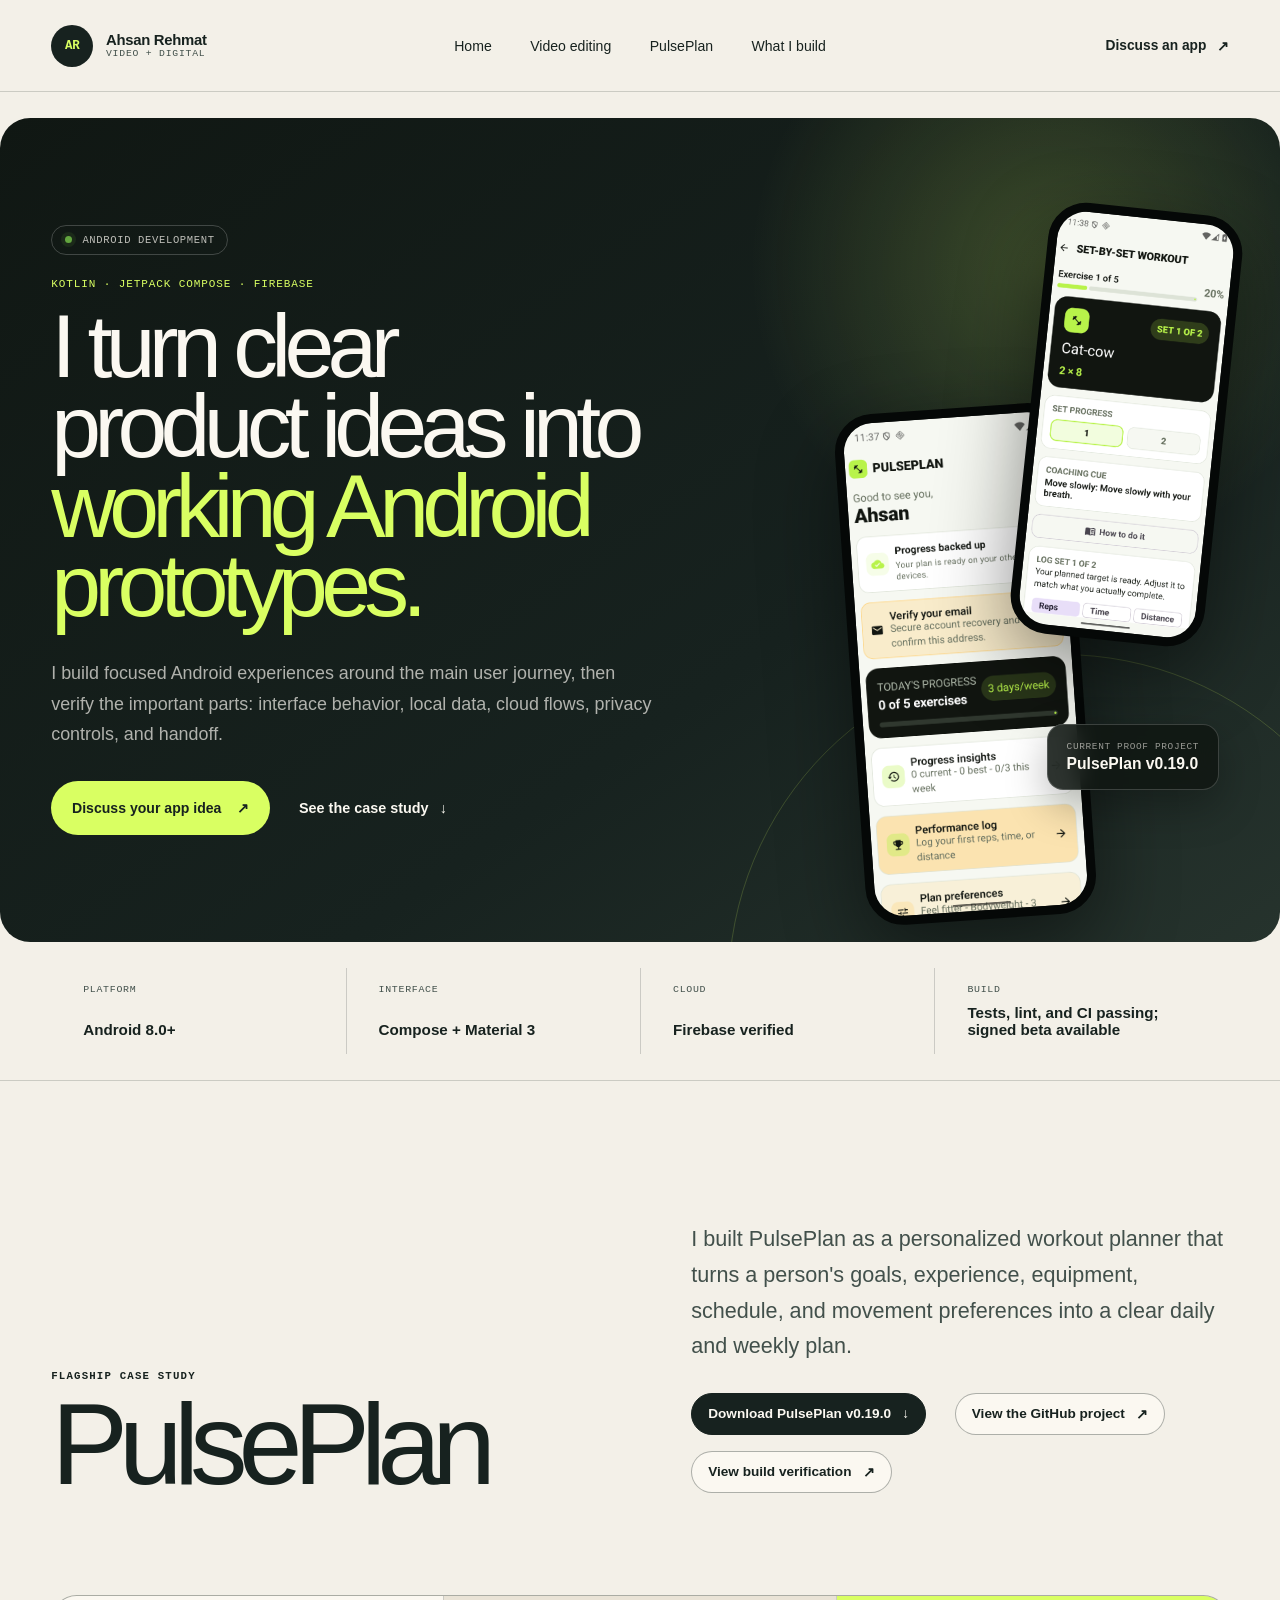
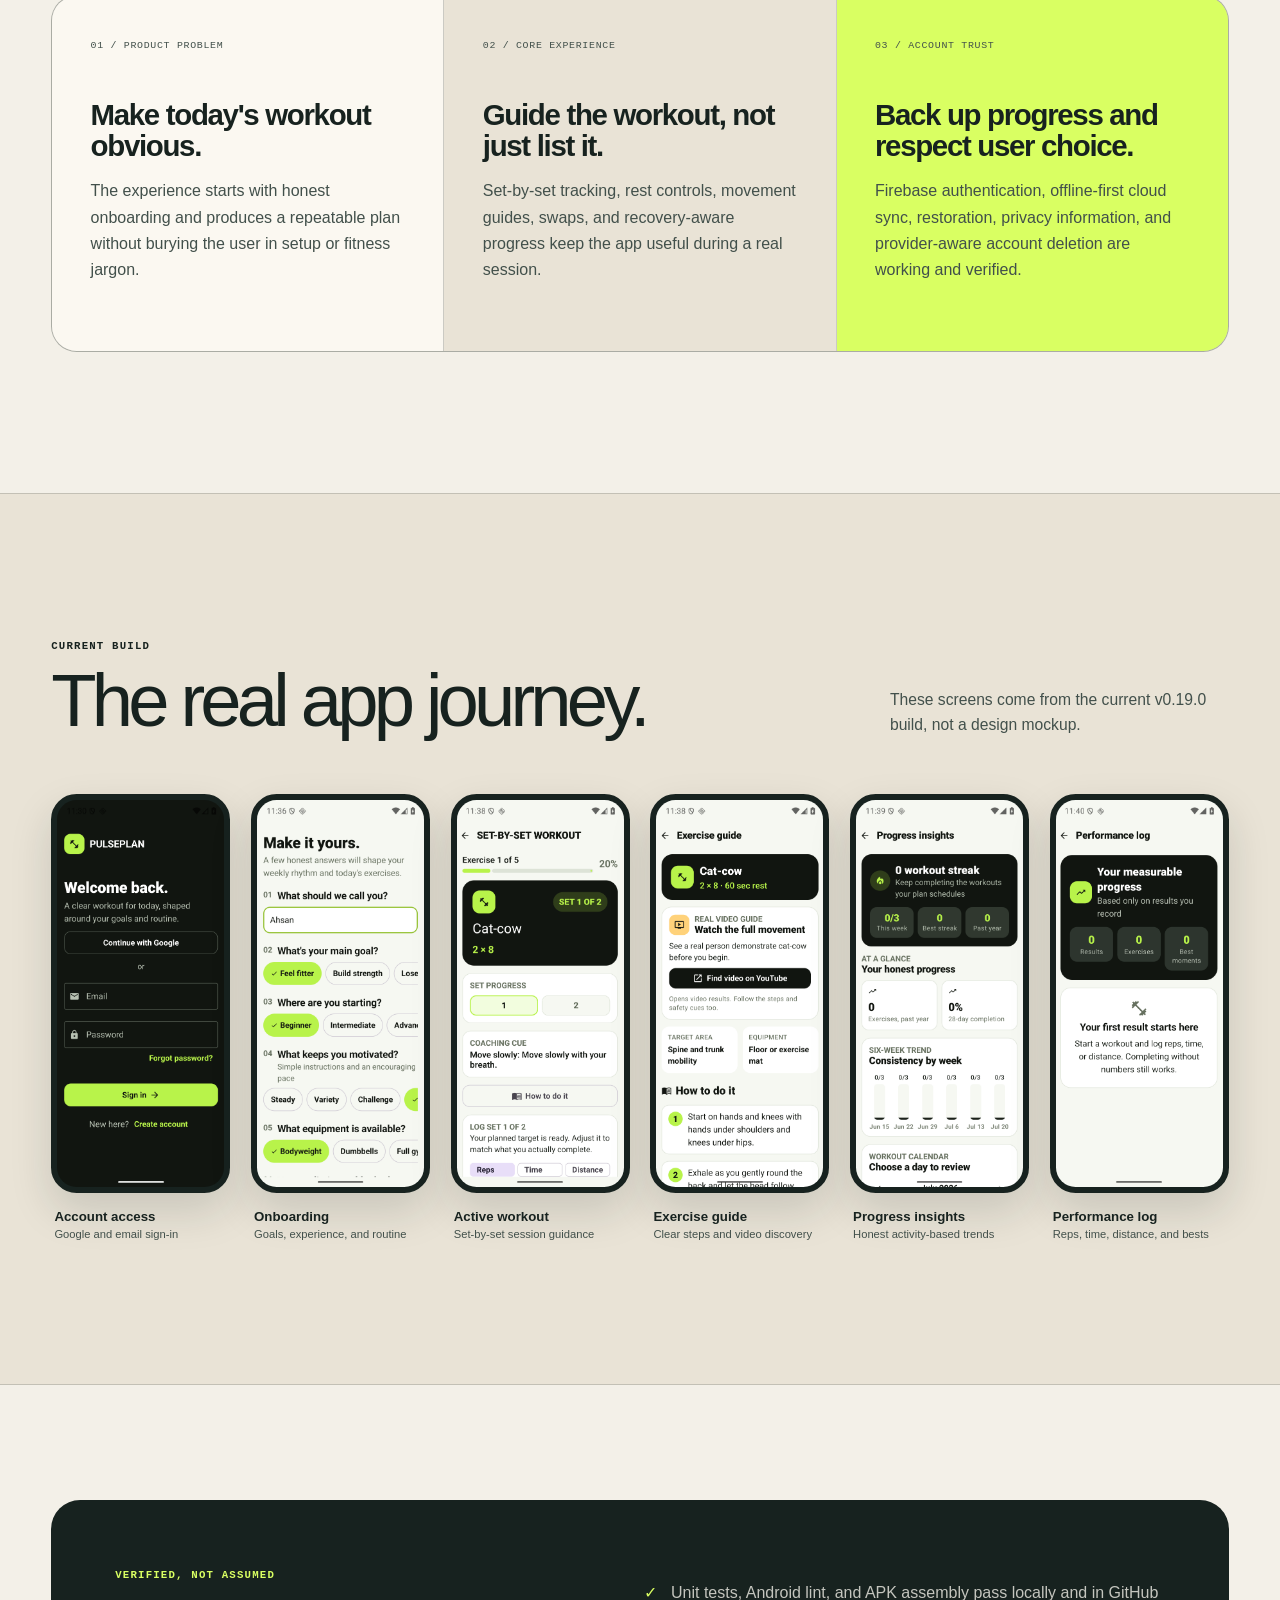
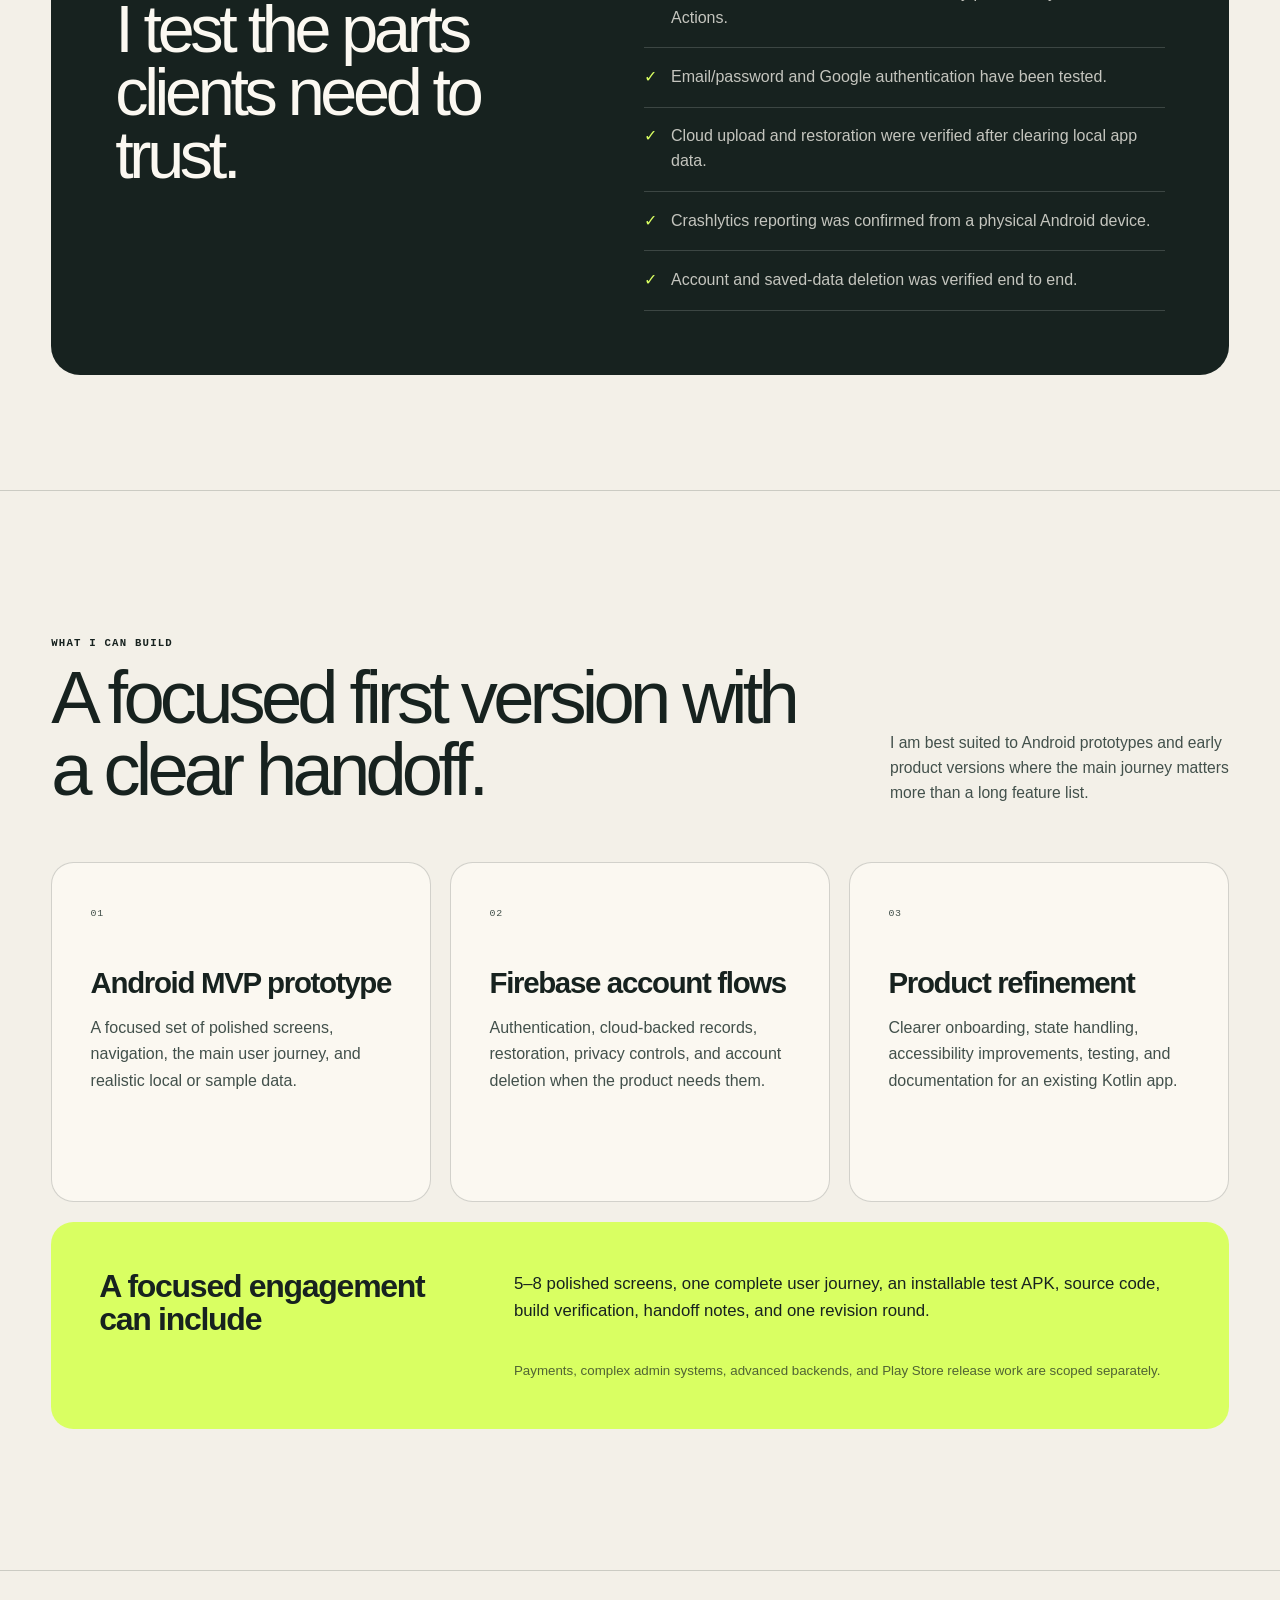
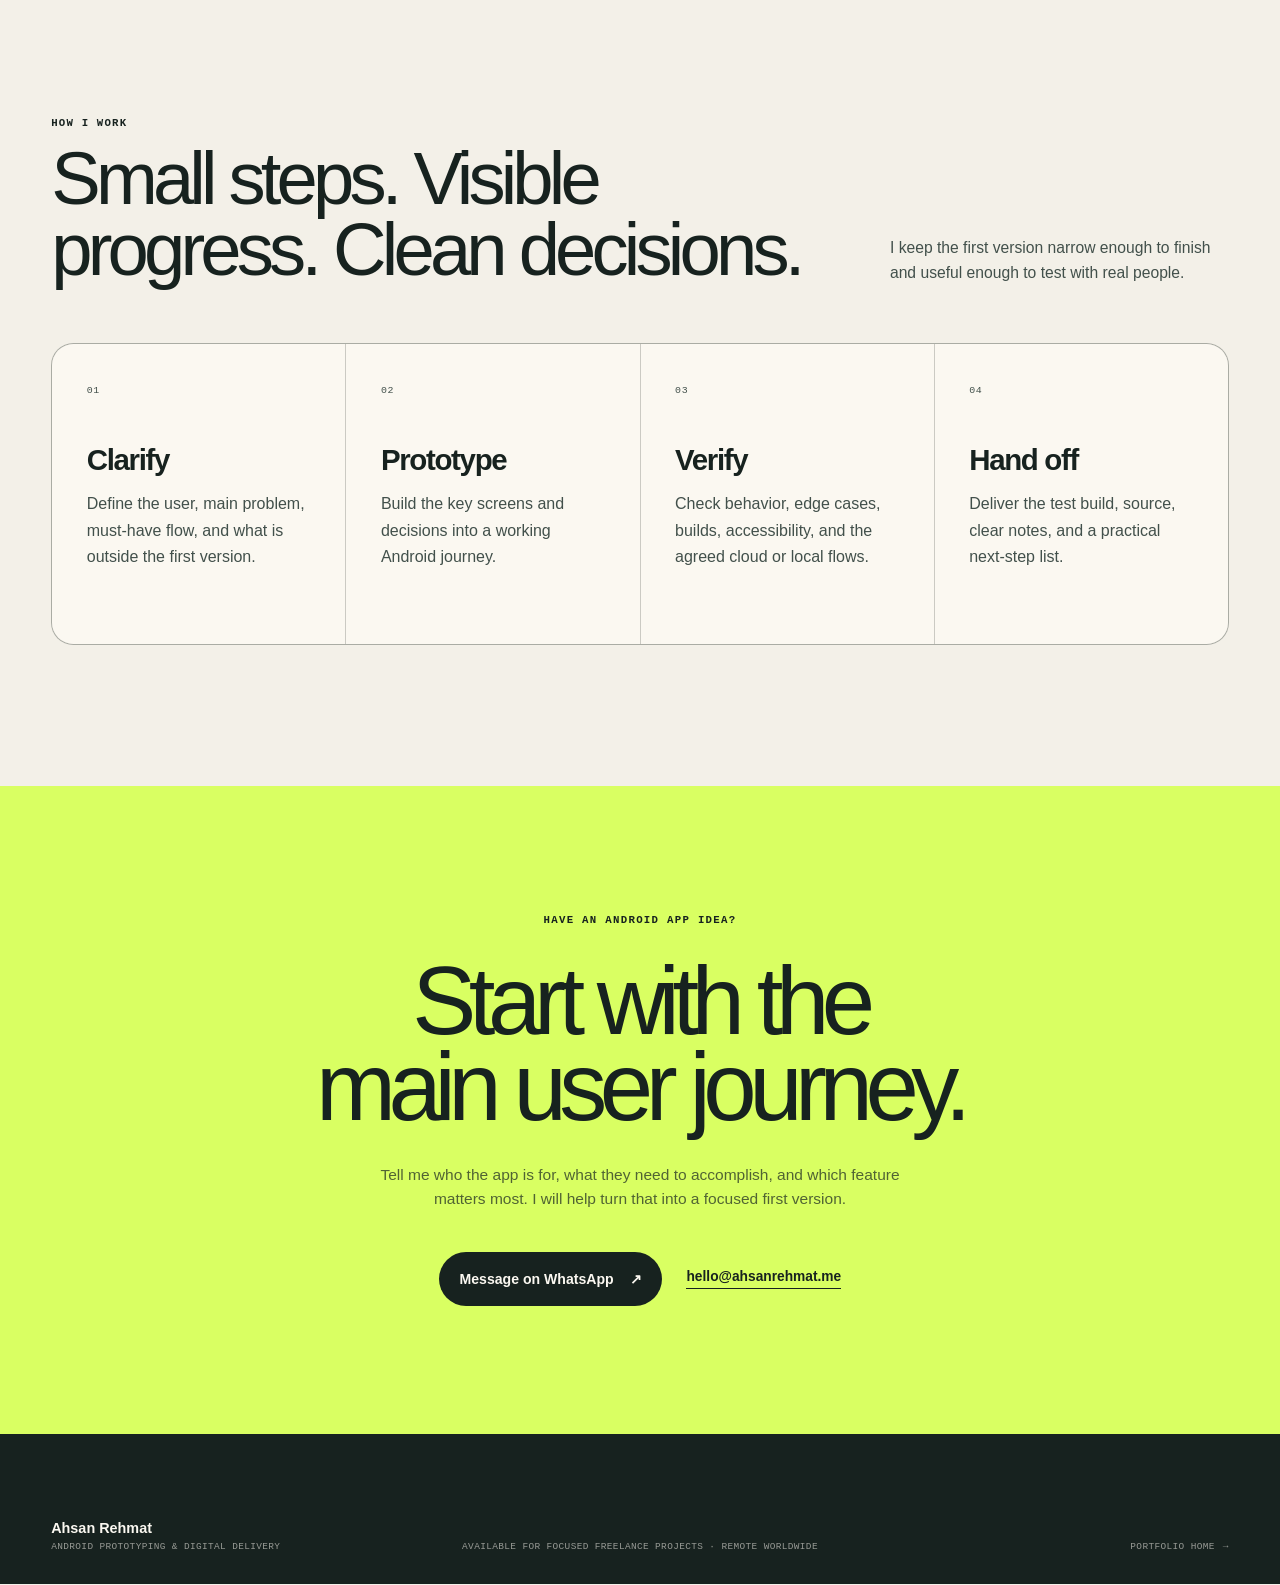
==== commit 2e3226d2: "Use portfolio domain email for contact links" ====
--- a/app-development.html
+++ b/app-development.html
@@ -51,9 +51,25 @@
           <a href="#offer">What I build</a>
         </nav>
 
-        <a class="header-cta" href="#contact">
-          Discuss an app <span aria-hidden="true">&nearr;</span>
-        </a>
+        <div class="header-actions">
+          <a class="header-cta" href="#contact">
+            Discuss an app <span aria-hidden="true">&nearr;</span>
+          </a>
+          <details class="mobile-nav">
+            <summary aria-label="Open navigation menu">
+              <span>Menu</span>
+              <span aria-hidden="true">+</span>
+            </summary>
+            <nav aria-label="Mobile navigation">
+              <a href="./index.html">Home</a>
+              <a href="./video-editing.html">Video editing</a>
+              <a href="#top">App development</a>
+              <a href="#pulseplan">PulsePlan</a>
+              <a href="#offer">What I build</a>
+              <a href="#contact">Contact</a>
+            </nav>
+          </details>
+        </div>
       </header>
 
       <section class="app-dev-hero section-shell" id="top">
@@ -346,8 +362,8 @@
           >
             Message on WhatsApp <span aria-hidden="true">&nearr;</span>
           </a>
-          <a class="email-link" href="mailto:ahsanrehmat193@gmail.com">
-            ahsanrehmat193@gmail.com
+          <a class="email-link" href="mailto:hello@ahsanrehmat.me">
+            hello@ahsanrehmat.me
           </a>
         </div>
       </section>
--- a/styles.css
+++ b/styles.css
@@ -109,7 +109,7 @@
   text-transform: uppercase;
 }
 
-.site-header nav {
+.site-header > nav {
   display: flex;
   gap: clamp(1.4rem, 3vw, 2.7rem);
   font-size: 0.88rem;
@@ -134,12 +134,105 @@
 }
 
 .header-cta {
-  justify-self: end;
   display: flex;
   align-items: center;
   gap: 0.65rem;
   font-size: 0.86rem;
   font-weight: 700;
+}
+
+.header-actions {
+  justify-self: end;
+  display: flex;
+  align-items: center;
+  gap: 0.65rem;
+}
+
+.mobile-nav {
+  position: relative;
+  display: none;
+}
+
+.mobile-nav summary {
+  display: flex;
+  min-height: 44px;
+  align-items: center;
+  justify-content: center;
+  gap: 0.65rem;
+  padding: 0.7rem 0.9rem;
+  border: 1px solid var(--line);
+  border-radius: 999px;
+  background: var(--cream);
+  color: var(--ink);
+  cursor: pointer;
+  font-size: 0.8rem;
+  font-weight: 750;
+  list-style: none;
+  user-select: none;
+}
+
+.mobile-nav summary::-webkit-details-marker {
+  display: none;
+}
+
+.mobile-nav summary span:last-child {
+  font-family: var(--font-geist-mono), monospace;
+  font-size: 0.9rem;
+  transition: transform 160ms ease;
+}
+
+.mobile-nav[open] summary {
+  background: var(--ink);
+  color: var(--cream);
+}
+
+.mobile-nav[open] summary span:last-child {
+  transform: rotate(45deg);
+}
+
+.mobile-nav nav {
+  position: absolute;
+  top: calc(100% + 0.7rem);
+  right: 0;
+  z-index: 30;
+  display: grid;
+  width: min(320px, calc(100vw - 2.5rem));
+  overflow: hidden;
+  border: 1px solid var(--line);
+  border-radius: var(--radius);
+  background: var(--cream);
+  box-shadow: 0 22px 55px rgba(23, 34, 31, 0.22);
+}
+
+.mobile-nav nav a {
+  display: flex;
+  min-height: 50px;
+  align-items: center;
+  justify-content: space-between;
+  padding: 0.85rem 1rem;
+  border-bottom: 1px solid var(--line);
+  color: var(--ink);
+  font-size: 0.86rem;
+  font-weight: 650;
+}
+
+.mobile-nav nav a::after {
+  color: var(--ink-soft);
+  content: "→";
+}
+
+.mobile-nav nav a:last-child {
+  border-bottom: 0;
+}
+
+.mobile-nav nav a:hover {
+  background: var(--paper-deep);
+  opacity: 1;
+}
+
+.mobile-nav summary:focus-visible {
+  outline: 3px solid #6c8f00;
+  outline-offset: 3px;
 }
 
 .hero {
@@ -1222,8 +1315,12 @@
     grid-template-columns: 1fr auto;
   }
 
-  .site-header nav {
+  .site-header > nav {
     display: none;
+  }
+
+  .mobile-nav {
+    display: block;
   }
 
   .hero-grid,
@@ -1449,6 +1546,12 @@
 
   .policy-card-wide {
     grid-column: auto;
+  }
+}
+
+@media (max-width: 480px) {
+  .header-actions .header-cta {
+    display: none;
   }
 }
 
@@ -2339,6 +2442,110 @@
   font-size: 0.95rem;
 }
 
+.video-samples {
+  scroll-margin-top: 7rem;
+  padding-top: clamp(6rem, 11vw, 10rem);
+  padding-bottom: clamp(6rem, 11vw, 10rem);
+}
+
+.video-sample-grid {
+  display: grid;
+  grid-template-columns: repeat(3, minmax(0, 1fr));
+  gap: 1.2rem;
+}
+
+.video-sample-card {
+  overflow: hidden;
+  border: 1px solid var(--line);
+  border-radius: calc(var(--radius) * 1.05);
+  background: var(--cream);
+  box-shadow: 0 24px 55px rgba(16, 23, 19, 0.08);
+}
+
+.video-sample-player {
+  position: relative;
+  isolation: isolate;
+  display: grid;
+  aspect-ratio: 16 / 10;
+  place-items: center;
+  overflow: hidden;
+  border-bottom: 1px solid rgba(255, 255, 255, 0.08);
+  background:
+    radial-gradient(circle at 50% 45%, rgba(217, 255, 98, 0.08), transparent 34%),
+    #0b100d;
+}
+
+.video-sample-backdrop {
+  position: absolute;
+  z-index: -1;
+  inset: -12%;
+  width: 124%;
+  height: 124%;
+  opacity: 0.76;
+  object-fit: cover;
+  filter: blur(24px) brightness(0.42) saturate(0.78);
+  transform: scale(1.06);
+}
+
+.video-sample-frame {
+  position: relative;
+  z-index: 1;
+  width: 100%;
+  height: 100%;
+  overflow: hidden;
+}
+
+.video-sample-player--portrait .video-sample-frame {
+  width: auto;
+  max-width: 100%;
+  height: calc(100% - 1rem);
+  aspect-ratio: 9 / 16;
+  border: 1px solid rgba(255, 255, 255, 0.16);
+  border-radius: 0.55rem;
+  box-shadow: 0 16px 32px rgba(0, 0, 0, 0.34);
+}
+
+.video-sample-frame video {
+  display: block;
+  width: 100%;
+  height: 100%;
+  background: #0b100d;
+  object-fit: contain;
+}
+
+.video-sample-copy {
+  padding: clamp(1.35rem, 2.5vw, 2rem);
+}
+
+.video-sample-meta {
+  display: flex;
+  gap: 0.8rem;
+  align-items: center;
+  justify-content: space-between;
+  color: var(--ink-soft);
+  font-family: var(--font-geist-mono), monospace;
+  font-size: 0.61rem;
+  letter-spacing: 0.065em;
+  text-transform: uppercase;
+}
+
+.video-sample-meta span:last-child {
+  white-space: nowrap;
+}
+
+.video-sample-card h3 {
+  margin: 1.5rem 0 0.8rem;
+  font-size: clamp(1.55rem, 2.2vw, 2.15rem);
+  letter-spacing: -0.045em;
+  line-height: 1.04;
+}
+
+.video-sample-card p {
+  margin: 0;
+  color: var(--ink-soft);
+  line-height: 1.65;
+}
+
 .edit-services,
 .edit-process {
   padding-top: clamp(6rem, 11vw, 10rem);
@@ -2457,6 +2664,14 @@
     grid-template-columns: 1fr;
   }
 
+  .video-sample-grid {
+    grid-template-columns: repeat(2, minmax(0, 1fr));
+  }
+
+  .video-sample-card:last-child {
+    grid-column: 1 / -1;
+  }
+
   .edit-process-grid {
     grid-template-columns: repeat(2, 1fr);
   }
@@ -2499,8 +2714,17 @@
   }
 
   .edit-services-grid,
-  .edit-process-grid {
+  .edit-process-grid,
+  .video-sample-grid {
     grid-template-columns: 1fr;
+  }
+
+  .video-sample-card:last-child {
+    grid-column: auto;
+  }
+
+  .video-sample-player--portrait {
+    aspect-ratio: 4 / 5;
   }
 
   .edit-services-grid article,
